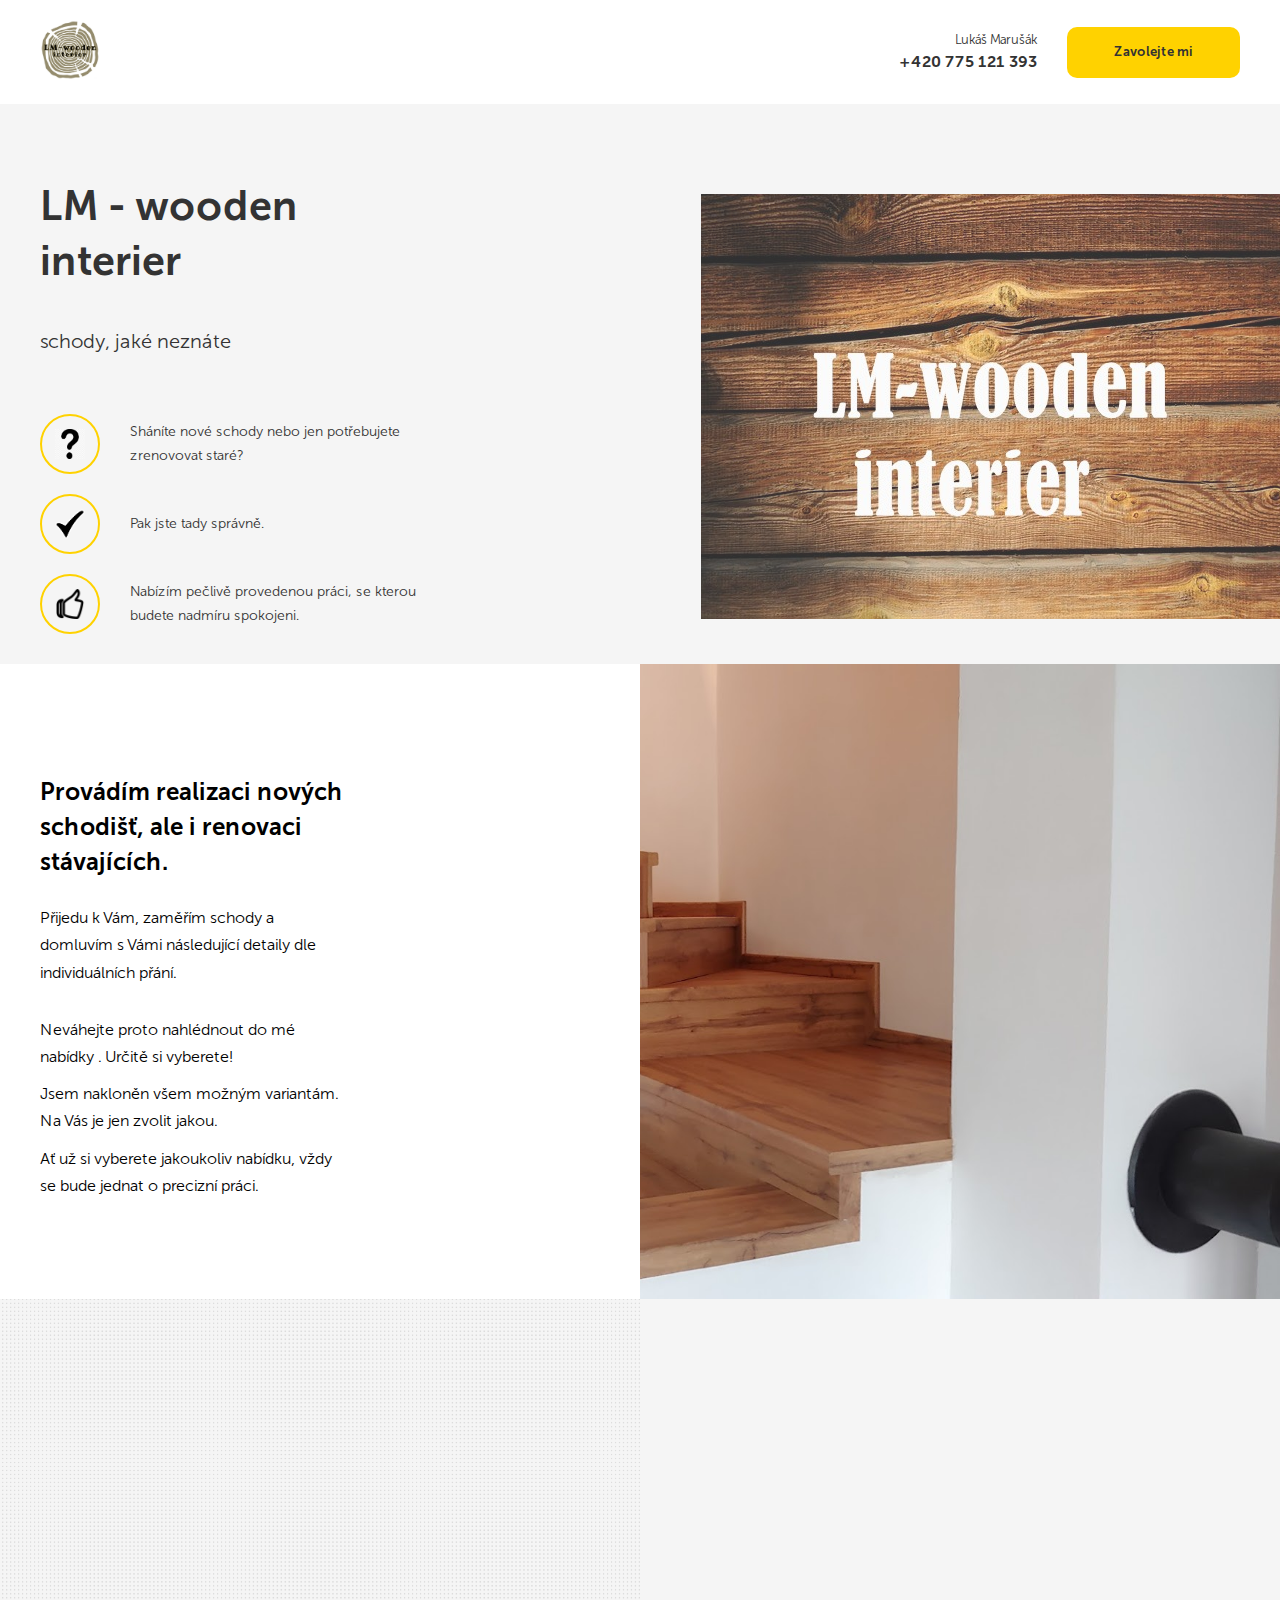
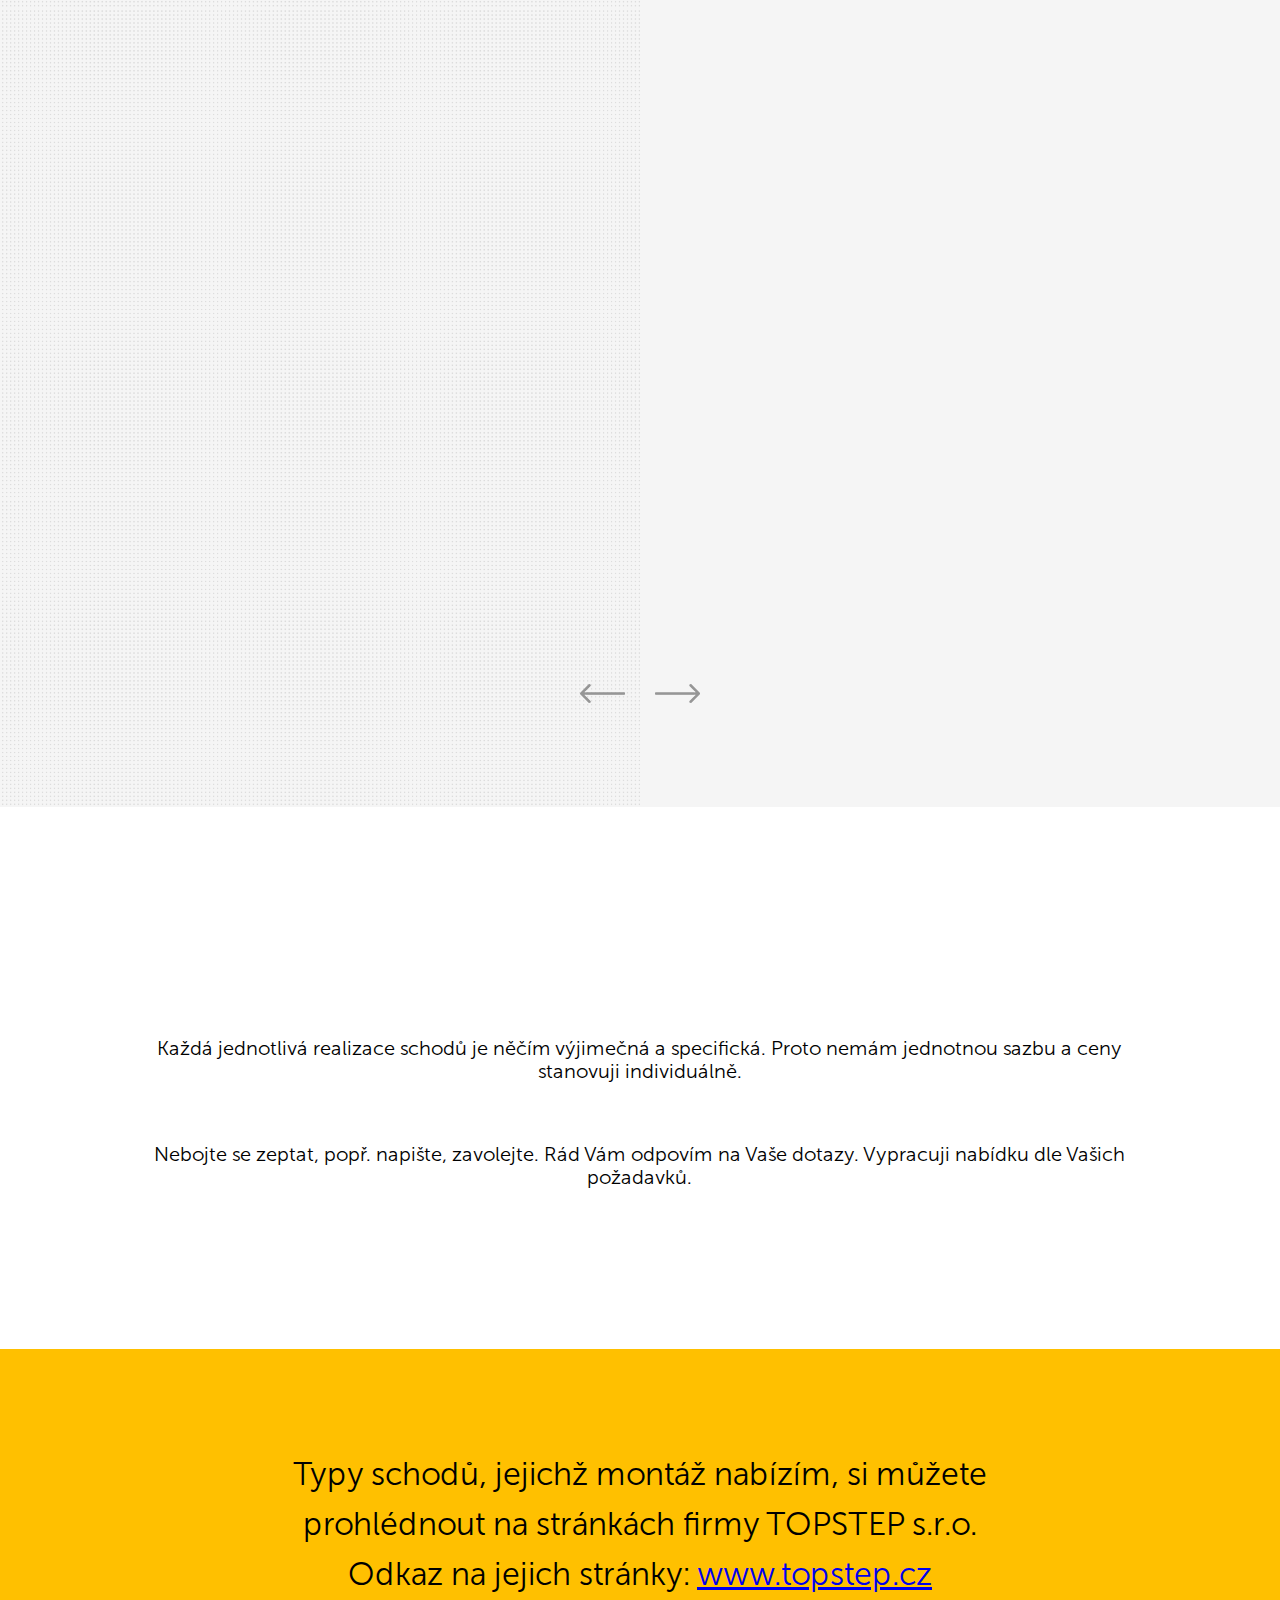
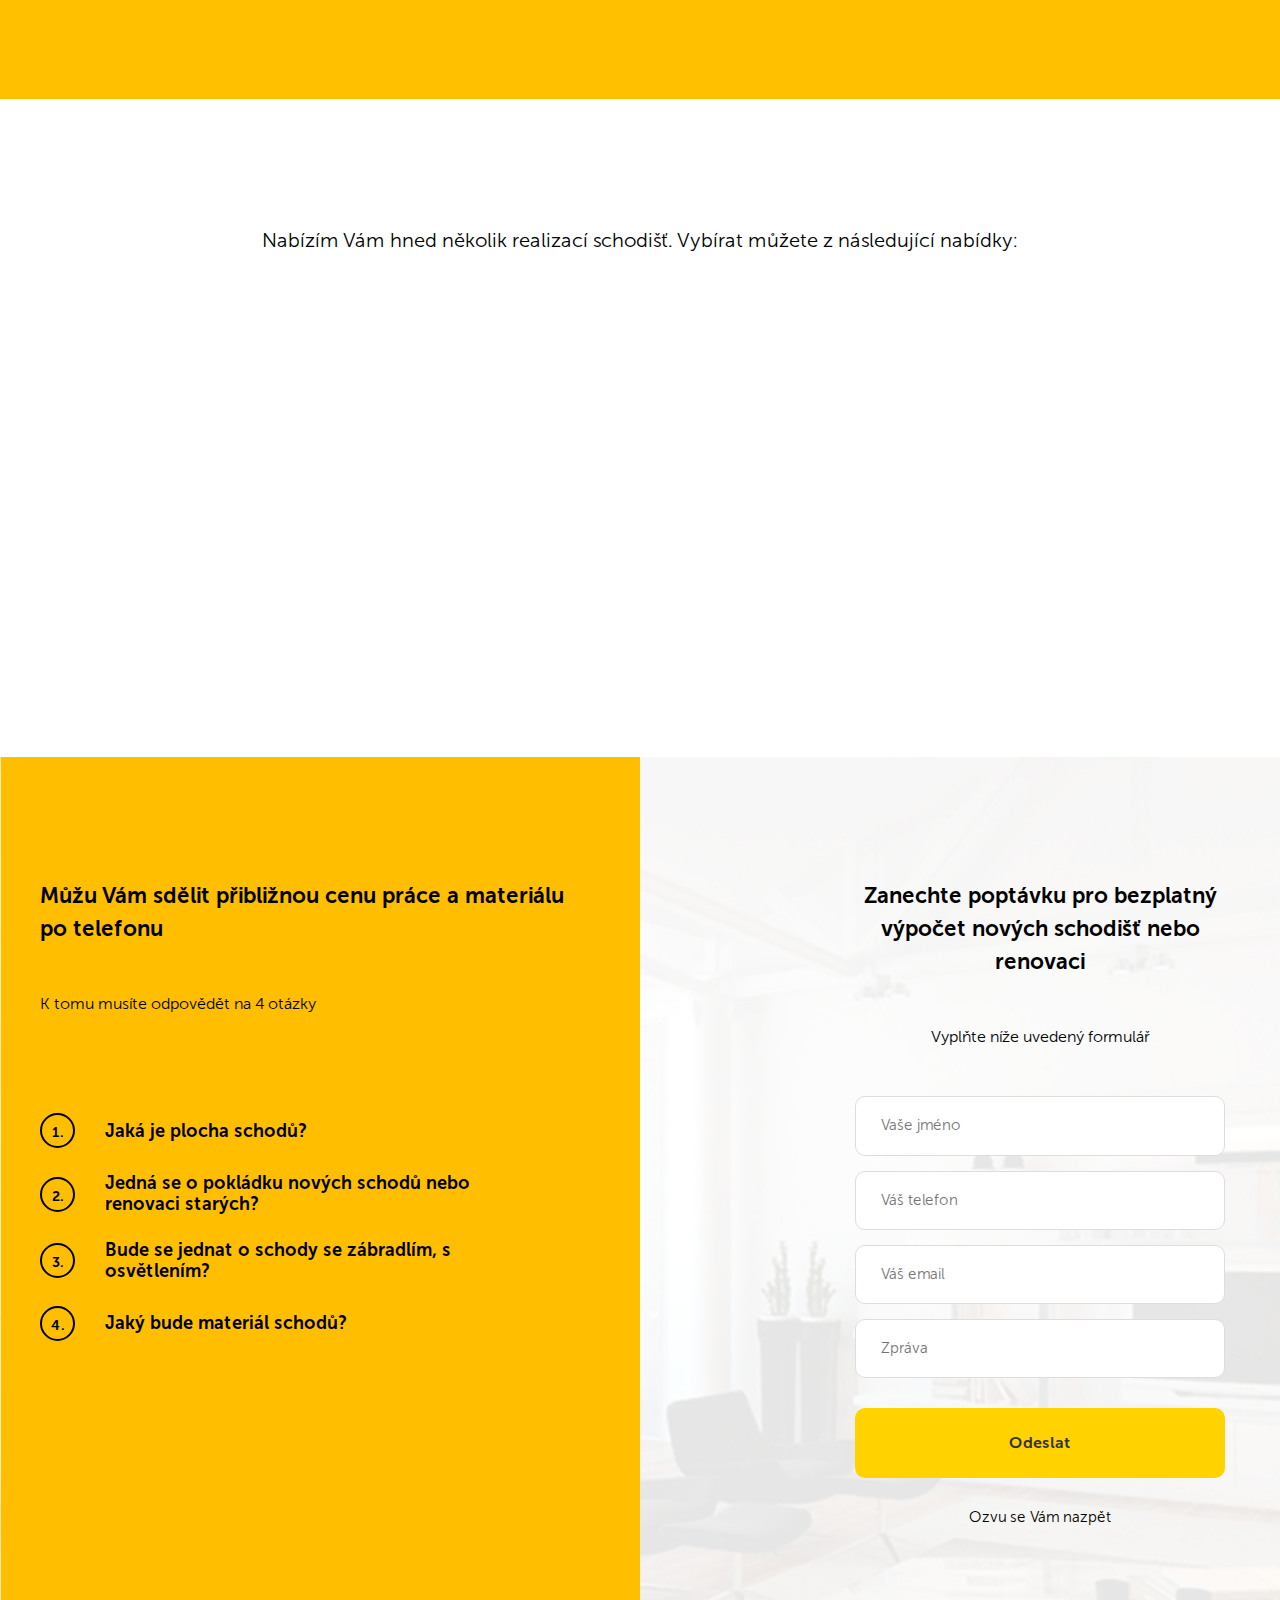
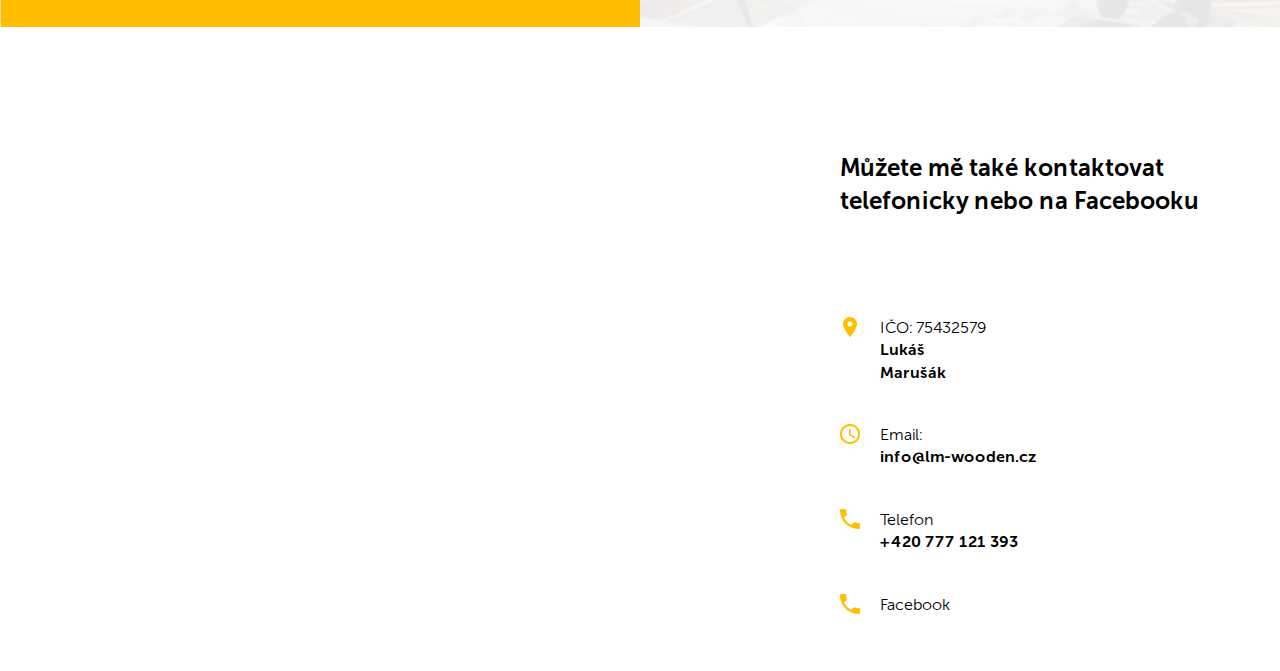
==== src/index.html @ e68511ca "first commit" ====
<!DOCTYPE html>
<html lang="cz">

<head>
    <meta charset="UTF-8">
    <meta http-equiv="X-UA-Compatible" content="IE=edge">
    <meta name="viewport" content="width=device-width, initial-scale=1.0">
    <title>HouseFix</title>
    <link rel="stylesheet" href="css/normalize.css">
    <link rel="stylesheet" href="css/slick.css">
    <link rel="stylesheet" href="css/animate.css">
    <link rel="stylesheet" href="css/style.css">
</head>

<body>

    <header class="header">
        <div class="container">
            <div class="header-block wow animate__animated animate__bounceInDown">
                <div class="header__logo">
                    <img src="img/logo1.png" alt="logo" width="60px" height="60px">
                </div>
                <div class="header__info">
                    <div class="header__contacts">
                        <span class="header__address">Lukáš Marušák</span>
                        <a href="tel:+420775121393" class="header__phone">+420 775 121 393</a>
                    </div>
                    <button class="button header__button" id="button">Zavolejte mi</button>
                </div>
            </div>
        </div>
        </div>
    </header>

    <main>
        <section class="main">
            <div class="container">
                <div class="main-block">
                    <div data-wow-delay=".4s" class="main-text  wow animate__animated animate__bounceInLeft">
                        <h1 class="main-text__title">LM - wooden interier</h1>
                        <span class="main-text__subtitle">schody, jaké neznáte</span>
                        <ul data-wow-delay=".6s" class="main-list wow animate__animated animate__bounceInLeft">
                            <li class="main-list__item ">
                                <div class="main-list__image">
                                    <img src="img/otaznik.png" alt="otaznik" width="30px" height="30px">
                                </div>
                                <span class="main-list__text">Sháníte nové schody nebo jen potřebujete zrenovovat staré? </span>
                            </li>
                            <li class="main-list__item">
                                <div class="main-list__image">
                                    <img src="img/ok.png" alt="OK" width="30px" height="30px">
                                </div>
                                <span class="main-list__text">Pak jste tady správně. </span>
                            </li>
                            <li class="main-list__item">
                                <div class="main-list__image">
                                    <img src="img/spoko.png" alt="spokojenost" width="30px" height="30px">
                                </div>
                                <span class="main-list__text">Nabízím pečlivě provedenou práci, se kterou budete nadmíru spokojeni.</span>
                            </li>

                        </ul>
                    </div>
                    <div data-wow-delay=".8s" class="main-image wow animate__animated animate__bounceInRight">
                        <img class="main-image__image" src="img/logo3.jpg" alt="rozpoložení bytu">
                    </div>
                </div>
            </div>
        </section>

        <section class="offer">
            <div class="container">

                <div data-wow-delay=".4s" class="offer-block wow animate__animated animate__bounceInLeft">
                    <h2 class="offer-title">Provádím realizaci nových schodišť, ale i renovaci stávajících.</h2>
                    <span class="offer-subtitle"> Přijedu k Vám, zaměřím schody a domluvím s Vámi následující detaily dle individuálních přání.</span>



                    <!--
                    <form action="#" class="form offer__form">
                        <input type="text" class="input offer__input" placeholder="Vaše jméno">
                        <input type="tel" class="input offer__input" placeholder="Váš telefon">
                        <button class="button offer__button">Získejte bezplatný design-projekt</button>
                    </form> -->
                    <span class="offer-subtitle offer__text">Neváhejte proto nahlédnout do mé nabídky . Určitě si vyberete!</span>
                    <span class="offer-subtitle offer__text">Jsem nakloněn všem možným variantám. Na Vás je jen zvolit jakou.</span>
                    <span class="offer-subtitle offer__text">Ať už si vyberete jakoukoliv nabídku, vždy se bude jednat o precizní práci.</span>
                </div>
            </div>
        </section>


        <section class="portfolio">
            <div class="container">
                <h2 data-wow-delay=".3s" class="section-title portfolio__title wow animate__animated animate__bounceIn">
                    Zde najdete ukázku mých realizací různých <br>variant schodišť, kterou mám v nabídce.
                </h2>

                <div data-wow-delay=".3s" class="slider wow animate__animated animate__bounceInUp">
                    <div class="slider__item"><img src="img/s1.jpg" alt="obrazek 1"></div>
                    <div class="slider__item"><img src="img/s2.jpg" alt="obrazek 2"></div>
                    <div class="slider__item"><img src="img/s3.jpg" alt="obrazek 3"></div>
                    <div class="slider__item"><img src="img/s4.jpg" alt="obrazek 4"></div>
                    <div class="slider__item"><img src="img/s5.jpg" alt="obrazek 5"></div>
                    <div class="slider__item"><img src="img/s6.jpg" alt="obrazek 6"></div>
                    <div class="slider__item"><img src="img/s7.jpg" alt="obrazek 7"></div>
                    <div class="slider__item"><img src="img/s8.jpg" alt="obrazek 8"></div>
                    <div class="slider__item"><img src="img/s9.jpg" alt="obrazek 9"></div>
                    <div class="slider__item"><img src="img/s10.jpg" alt="obrazek 10"></div>
                    <div class="slider__item"><img src="img/s11.jpg" alt="obrazek 11"></div>
                    <div class="slider__item"><img src="img/s12.jpg" alt="obrazek 12"></div>
                    <div class="slider__item"><img src="img/s13.jpg" alt="obrazek 13"></div>
                    <div class="slider__item"><img src="img/s14.jpg" alt="obrazek 14"></div>
                    <div class="slider__item"><img src="img/s15.jpg" alt="obrazek 15"></div>
                    <div class="slider__item"><img src="img/s16.jpg" alt="obrazek 16"></div>
                    <div class="slider__item"><img src="img/s17.jpg" alt="obrazek 17"></div>
                    <div class="slider__item"><img src="img/s18.jpg" alt="obrazek 18"></div>
                    <div class="slider__item"><img src="img/s19.jpg" alt="obrazek 19"></div>
                    <div class="slider__item"><img src="img/s20.jpg" alt="obrazek 20"></div>
                    <div class="slider__item"><img src="img/s21.jpg" alt="obrazek 21"></div>
                    <div class="slider__item"><img src="img/s22.jpg" alt="obrazek 22"></div>
                </div>

                <div class="arrows portfolio__arrows">
                    <div class="arrows__left">
                        <img src="img/left-arrow.png" alt="šipka vlevo">
                    </div>
                    <div class="arrows__right">
                        <img src="img/right-arrow.png" alt="šipka vpravo">
                    </div>
                </div>

            </div>
        </section>

        <section class="price">
            <div class="container">
                <h2 data-wow-delay=".3s" class="section-title price__title wow animate__animated animate__bounceInUp">Ceník služeb </h2>
                <span class="section-subtitle price__subtitle">Každá jednotlivá realizace schodů je něčím výjimečná a specifická. Proto nemám jednotnou sazbu a ceny stanovuji individuálně.</span>
                <span class="section-subtitle price__subtitle">Nebojte se zeptat, popř. napište, zavolejte. Rád Vám odpovím na Vaše dotazy. Vypracuji nabídku dle Vašich požadavků.</span>

                <!--
                <div class="cards">
                    <div data-wow-delay=".1s" class="card price__card wow animate__animated animate__fadeInUp">
                        <div class="card__image">
                            <img src="img/price1.png" alt="koupelna">
                            <div class="card__text">
                                <h4 class="card__title">
                                    Rekonstrukce koupelen a toalet
                                </h4>
                                <a href="#" class="card__link">
                                    Zjistit ceny
                                </a>
                            </div>
                        </div>
                    </div>
                    <div data-wow-delay=".2s" class="card price__card wow animate__animated animate__fadeInUp">
                        <div class="card__image">
                            <img src="img/price2.png" alt="obývací pokoj">
                            <div class="card__text">
                                <h4 class="card__title">
                                    Rekonstrukce pokojů a apartmánů
                                </h4>
                                <a href="#" class="card__link">
                                    Zjistit ceny
                                </a>
                            </div>
                        </div>
                    </div>

                    <div data-wow-delay=".3s" class="card price__card wow animate__animated animate__fadeInUp">
                        <div class="card__image">
                            <img src="img/price3.png" alt="kancelář">
                            <div class="card__text">
                                <h4 class="card__title">
                                    Výzdoba kancelářských prostorů
                                </h4>
                                <a href="#" class="card__link">
                                    Zjistit ceny
                                </a>
                            </div>
                        </div>
                    </div>

                    <div data-wow-delay=".4s" class="card price__card wow animate__animated animate__fadeInUp">
                        <div class="card__image">
                            <img src="img/price4.png" alt="pokoj">
                            <div class="card__text">
                                <h4 class="card__title">
                                    Rekonstrukce v nových budovách
                                </h4>
                                <a href="#" class="card__link">
                                    Zjistit ceny
                                </a>
                            </div>
                        </div>
                    </div>

                    <div data-wow-delay=".5s" class="card price__card wow animate__animated animate__fadeInUp">
                        <div class="card__image">
                            <img src="img/price5.png" alt="kuchyně">
                            <div class="card__text">
                                <h4 class="card__title">
                                    Renovace kuchyní
                                </h4>
                                <a href="#" class="card__link">
                                    Zjistit ceny
                                </a>
                            </div>
                        </div>
                    </div>

                    <div data-wow-delay=".6s" class="card price__card wow animate__animated animate__fadeInUp">
                        <div class="card__image">
                            <img src="img/price6.png" alt="chata">
                            <div class="card__text">
                                <h4 class="card__title">
                                    Opravy chat a chalup
                                </h4>
                                <a href="#" class="card__link">
                                    Zjistit ceny
                                </a>
                            </div>
                        </div>
                    </div>




                </div>
                -->
            </div>
        </section>

        <section class="notice">
            <div class="container">
                <h2 class="notice__text">
                    Typy schodů, jejichž montáž nabízím, si můžete prohlédnout na stránkách firmy TOPSTEP s.r.o.
                    Odkaz na jejich stránky: <a href="https://www.topstep.cz/" target="_blank" class="href"> www.topstep.cz</a>
                </h2>
            </div>
        </section>



        <section class="steps">
            <div class="container">
                <h2 data-wow-delay=".3s" class="section-title steps__title wow animate__animated animate__bounceInUp">
                    Typy schodišť
                </h2>
                <span class="section-subtitle steps__subtitle">Nabízím Vám hned několik realizací schodišť. Vybírat můžete z následující nabídky:
                </span>
                <div class="icons">
                    <div data-wow-delay=".2s" class="icon  wow animate__animated animate__fadeInLeft">
                        <div class="icon__image">
                            <span class="icon__text">
                                Vinylové schodiště
                            </span>
                            <img src="img/icon1.svg" alt="ikona1">
                        </div>
                        <span class="icon__text">
                            Zákazník má možnost dodat vlastní vinyl, popř. dodám já.
                        </span>
                    </div>
                    <div data-wow-delay=".4s" class="icon  wow animate__animated animate__fadeInLeft">
                        <div class="icon__image">
                            <span class="icon__text">
                                Laminátové schodiště
                            </span>
                            <img src="img/icon2.svg" alt="ikona2">
                        </div>
                        <span class="icon__text">
                            Dle vzorníku
                        </span>
                    </div>

                    <div data-wow-delay=".6s" class="icon  wow animate__animated animate__fadeInLeft">
                        <div class="icon__image ">
                            <span class="icon__text">
                                Masivní schodiště
                            </span>
                            <img src="img/icon3.svg" alt="ikona3">
                        </div>
                        <span class="icon__text">
                            Provádím i výrobu masivního schodiště. Jedná se o individuální výrobu na míru. Můžete vybírat masivní schody z dubové a bukové spárovky nebo dýhované podlahy.
                        </span>
                    </div>
                    <!--
                    <div data-wow-delay=".8s" class="icon  wow animate__animated animate__fadeInLeft">
                        <div class="icon__image">
                            <img src="img/icon4.svg" alt="ikona4">
                        </div>
                        <span class="icon__text">
                            Podepíšeme smlouvu a nakoupíme materiál za výhodnou cenu
                        </span>
                    </div>

                    <div data-wow-delay="1s" class="icon  wow animate__animated animate__fadeInLeft">
                        <div class="icon__image">
                            <img src="img/icon5.svg" alt="ikona5">
                        </div>
                        <span class="icon__text">
                            Provádíme opravy v uvedeném termínu
                        </span>
                    </div>
-->




                </div>

            </div>
        </section>



        <!--
        <section class="info">
            <div class="container">
                <div class="benefits info__block">
                    <div class="benefit">
                        <span class="benefit__text">Pomůžeme Vám zakoupit veškeré materiály za velkoobchodní ceny u prověřených dodavatelů</span>
                        <img class="benefit__image" src="img/benefit1.png" alt="benefit1">
                    </div>

                    <div class="benefit">
                        <span class="benefit__text">Uděláme <strong>maximální slevu</strong> u našich partnerů na nákup materiálů</span>
                        <img class="benefit__image" src="img/benefit2.png" alt="benefit2">
                    </div>

                    <div class="benefit">
                        <span class="benefit__text">Vše, co nedokážete najít v obchodech - pomůžeme objednat <strong> u prověřených dodavatelů </strong></span>
                        <img class="benefit__image" src="img/benefit3.png" alt="benefit3">
                    </div>
                </div>
                <div class="documents">
                    <h2 class="section-title documents__title">Všechny naše povinosti jsou <br>detailně popsané ve smlouvě</h2>
                    <div class="documents-block">
                        <div class="documents-block__item">
                            <div class="documents-block__image">
                                <img src="img/document1.png" alt="doc1">
                            </div>
                            <div class="documents-block__text">
                                Záruka kvality<br> provedené práce
                            </div>
                        </div>

                        <div class="documents-block__item">
                            <div class="documents-block__image">
                                <img src="img/document2.png" alt="doc2">
                            </div>
                            <div class="documents-block__text">
                                Záruka na fixované ceny <br>Druhy práce a jejich ceny <br>jsou popsané ve smlouvě
                            </div>
                        </div>

                        <div class="documents-block__item">
                            <div class="documents-block__image">
                                <img src="img/document3.png" alt="doc3">
                            </div>
                            <div class="documents-block__text">
                                Garance na přesné dodržení <br>termínů a zodpovědnosti <br>za nesplnění
                            </div>
                        </div>

                    </div>
                </div>

            </div>
        </section>
-->

        <section class="brief">
            <div class="container">
                <div class="brief-block">
                    <div class="interview brief__interview">
                        <h3 class="interview__title">
                            Můžu Vám sdělit přibližnou cenu práce a materiálu po telefonu </h3>
                        <span class="interview__subtitle"> K tomu musíte odpovědět na 4 otázky</span>

                        <ul class="interview-list">
                            <li class="interview-list__item">
                                <span class="interview-list__counter">1.</span>
                                <span class="interview-list__text">Jaká je plocha schodů?</span>
                            </li>

                            <li class="interview-list__item">
                                <span class="interview-list__counter">2.</span>
                                <span class="interview-list__text">Jedná se o pokládku nových schodů nebo renovaci starých?</span>
                            </li>

                            <li class="interview-list__item">
                                <span class="interview-list__counter">3.</span>
                                <span class="interview-list__text">Bude se jednat o schody se zábradlím, s osvětlením?</span>
                            </li>

                            <li class="interview-list__item">
                                <span class="interview-list__counter">4.</span>
                                <span class="interview-list__text">Jaký bude materiál schodů?</span>
                            </li>

                        </ul>
                    </div>
                    <div class="form brief__form">

                        <h3 class="form__title">Zanechte poptávku pro bezplatný výpočet nových schodišť nebo renovaci</h3>
                        <span class="form__subtitle">Vyplňte níže uvedený formulář</span>
                        <form action="#" class="form" id="brief-form">
                            <input type="text" name="username" class="input brief__input" placeholder="Vaše jméno">
                            <input type="text" name="phone" class="input brief__input" placeholder="Váš telefon">
                            <input type="email" name="email" class="input brief__input" placeholder="Váš email">
                            <input type="email" name="message" class="input brief__input" placeholder="Zpráva">
                            <button class="button brief__button">Odeslat </button>
                            <span class="form__description">Ozvu se Vám nazpět</span>
                        </form>
                    </div>
                </div>
            </div>
        </section>


    </main>


    <footer class="footer">
        <div class="map" id="map"><iframe src="https://www.google.com/maps/embed?pb=!1m18!1m12!1m3!1d2560.055047575022!2d14.449992115368614!3d50.085256221492635!2m3!1f0!2f0!3f0!3m2!1i1024!2i768!4f13.1!3m3!1m2!1s0x470b949f25f1ac71%3A0xe150818060283f9b!2zxaB0w610bsOpaG8gMjg1LCAxMzAgMDAgUHJhaGEgMy3FvWnFvmtvdg!5e0!3m2!1scs!2scz!4v1659113405281!5m2!1scs!2scz" width="100%" height="640" style="border:0;" allowfullscreen="" loading="lazy" referrerpolicy="no-referrer-when-downgrade"></iframe></div>
        <div class="container">
            <div class="contacts-block">
                <div class="contacts">
                    <h3 class="contacts__title"> Můžete mě také kontaktovat telefonicky nebo na Facebooku</h3>
                    <ul class="contacts-list">
                        <li class="contacts-list__item">
                            <span class="contacts-list__icon">
                                <img src="img/ic1.png" alt="mapa">
                            </span>
                            <span class="contacts-list__text">IČO: 75432579 <br><strong>Lukáš <br> Marušák</strong></span>
                        </li>

                        <li class="contacts-list__item">
                            <span class="contacts-list__icon">
                                <img src="img/ic2.png" alt="čas">
                            </span>
                            <span class="contacts-list__text">Email: <br> <strong> info@lm-wooden.cz</strong></span>
                        </li>

                        <li class="contacts-list__item">
                            <span class="contacts-list__icon">
                                <img src="img/ic3.png" alt="telefon">
                            </span>
                            <span class="contacts-list__text">Telefon <br> <strong><a href="tel:+420775121393">+420 777 121 393</a></strong></span>
                        </li>
                        <li class="contacts-list__item">
                            <span class="contacts-list__icon">
                                <img src="img/ic3.png" alt="telefon">
                            </span>
                            <span class="contacts-list__text">Facebook <br> <strong></strong></span>
                        </li>
                    </ul>
                </div>
            </div>
        </div>

    </footer>


    <div class="modal" id="modal">
        <div class="modal-dialog">
            <button class="modal-dialog__close" id="close">&times;</button>
            <h4 class="modal-dialog__title">Modální okno</h4>
        </div>
    </div>


    <script src="https://code.jquery.com/jquery-3.6.0.min.js"></script>
    <script src="js/slick.min.js"></script>
    <script src="js/wow.min.js"></script>
    <script src="js/jquery.validate.min.js"></script>
    <script src="js/main.js"></script>

</body>

</html>
---- src/css/style.css ----
@font-face {
  font-family: "Museo Sans Light";
  src: url("../fonts/MuseoSansCyrl-300.eot");
  src: url("../fonts/MuseoSansCyrl-300.eot?#iefix") format("embedded-opentype"), url("../fonts/MuseoSansCyrl-300.woff") format("woff"), url("../fonts/MuseoSansCyrl-300.ttf") format("truetype");
  font-weight: normal;
  font-style: normal;
}
@font-face {
  font-family: "Museo Sans Bold";
  src: url("../fonts/MuseoSansCyrl-700.eot");
  src: url("../fonts/MuseoSansCyrl-700.eot?#iefix") format("embedded-opentype"), url("../fonts/MuseoSansCyrl-700.woff") format("woff"), url("../fonts/MuseoSansCyrl-700.ttf") format("truetype");
  font-weight: normal;
  font-style: normal;
}
* {
  box-sizing: border-box;
}

body {
  font-family: "Museo Sans Light", sans serif;
  font-weight: 300;
}

.container {
  max-width: 1200px;
  width: 96%;
  margin: auto;
}
@media (max-width: 640px) {
  .container {
    width: 90%;
  }
}

.button {
  background-color: #ffd200;
  color: #333;
  border: none;
  font-family: "Museo Sans Bold", sans serif;
  font-weight: 700;
  cursor: pointer;
  padding: 18px 47px;
  border-radius: 10px;
}
.button:hover {
  background-color: #ffe466;
}

.input {
  border: 1px solid #dddddd;
  padding: 20px 25px;
  border-radius: 10px;
  font-size: 15px;
}

.section-title {
  font-size: 30px;
  text-align: center;
  font-family: "Museo Sans Bold", sans serif;
  font-weight: 700;
  line-height: 45px;
}

.section-subtitle {
  color: #000;
  font-size: 20px;
  text-align: center;
  display: block;
}

.header {
  padding: 20px 0px;
}
.header-block {
  display: flex;
  justify-content: space-between;
  align-items: center;
}
.header__info {
  display: flex;
  text-align: right;
}
.header__contacts {
  display: flex;
  flex-direction: column;
  justify-content: center;
}
@media (max-width: 640px) {
  .header__contacts {
    display: none;
  }
}
.header__address {
  color: #333;
  font-size: 13px;
  font-weight: 400;
}
.header__phone {
  color: #333;
  font-weight: 400;
  font-style: 20px;
  text-decoration: none;
  display: block;
  margin-top: 5px;
  font-family: "Museo Sans Bold", sans serif;
  font-weight: 700;
}
.header__button {
  padding: 18px 47px;
  border-radius: 10px;
  margin-left: 30px;
  font-size: 13px;
}

.main {
  background-color: #f5f5f5;
}
.main-block {
  display: flex;
  padding: 30px 0 30px 0;
}
@media (max-width: 1200px) {
  .main-block {
    flex-direction: column;
  }
}
.main-text {
  flex-basis: 50%;
}
@media (max-width: 1200px) {
  .main-text {
    margin-bottom: 30px;
  }
}
.main-text__title {
  font-size: 41px;
  color: #333;
  padding-right: 200px;
  line-height: 55px;
  font-family: "Museo Sans Bold", sans serif;
  font-weight: 700;
  margin: 45px 0px 20px 0px;
}
@media (max-width: 1200px) {
  .main-text__title {
    padding-right: 10px;
  }
}
@media (max-width: 768px) {
  .main-text__title {
    line-height: 1.4;
  }
}
.main-text__subtitle {
  font-size: 20px;
  color: #333;
  line-height: 65px;
}
@media (max-width: 768px) {
  .main-text__subtitle {
    font-size: 16px;
    line-height: 1.4;
  }
}
.main-image {
  padding: 0px 20px;
  margin-right: -55px;
  flex-basis: 70%;
}
@media (max-width: 1200px) {
  .main-image {
    max-width: 100%;
    padding: 0;
    margin: 0;
  }
}
.main-image__image {
  opacity: 0.8;
  max-width: 100%;
  margin: 60px 0 0 120px;
}
@media (max-width: 1200px) {
  .main-image__image {
    max-width: 100%;
    margin: 20px 0;
  }
}
.main-list {
  margin: 40px 0 0 0;
  padding: 0 0 0 0;
}
@media (max-width: 768px) {
  .main-list {
    margin: 20px 0 0 0;
  }
}
.main-list__text {
  line-height: 24px;
  font-size: 14px;
  color: #333;
  max-width: 300px;
}
@media (max-width: 768px) {
  .main-list__text {
    font-size: 12px;
    max-width: 200px;
  }
}
.main-list__item {
  display: flex;
  align-items: center;
  margin-bottom: 20px;
}
.main-list__item:last-child {
  margin-bottom: 0;
}
@media (max-width: 768px) {
  .main-list__item {
    margin-bottom: 15px;
  }
}
.main-list__image {
  width: 60px;
  height: 60px;
  border: 2px solid #ffd200;
  border-radius: 100%;
  margin-right: 30px;
  display: flex;
  justify-content: center;
  align-items: center;
}

.offer {
  padding: 90px 0;
  background: url("../img/20210723_122940.jpg") no-repeat;
  background-position: center right;
  background-size: contain;
  position: relative;
  background-opacity: 0.5;
}
@media (max-width: 1200px) {
  .offer {
    background-size: cover;
    background-position: center left;
  }
}
@media (max-width: 768px) {
  .offer {
    background: #fff;
  }
}
.offer:before {
  content: "";
  top: 0;
  width: 50%;
  height: 100%;
  left: 0;
  background-color: #fff;
  position: absolute;
}
.offer-block {
  width: 50%;
  padding-right: 90px;
  position: relative;
}
@media (max-width: 768px) {
  .offer-block {
    width: 100%;
    padding-right: 0;
  }
}
.offer-title {
  font-size: 24px;
  line-height: 35px;
  font-family: "Museo Sans Bold", sans serif;
  font-weight: 700;
  max-width: 350px;
  margin-bottom: 25px;
}
.offer-subtitle {
  display: block;
  font-size: 16px;
  max-width: 300px;
  margin-bottom: 30px;
  line-height: 1.7;
}
.offer__input {
  margin-bottom: 30px;
  width: 245px;
}
.offer__input:first-child {
  margin-right: 12px;
}
@media (max-width: 1200px) {
  .offer__input {
    width: 100%;
    margin-bottom: 15px;
  }
}
.offer__button {
  width: 100%;
  min-height: 70px;
  margin: 0 0 10px 0;
}
@media (max-width: 1200px) {
  .offer__button {
    font-size: 13px;
  }
}
@media (max-width: 768px) {
  .offer__button {
    font-size: 16px;
  }
}
.offer__text {
  line-height: 1.7;
  width: 100%;
  display: block;
  margin-bottom: 20px;
}
@media (min-width: 1200px) {
  .offer__text {
    width: 300px;
    display: block;
    margin-bottom: 10px;
  }
}

.modal {
  position: fixed;
  left: 0;
  top: 0;
  width: 100%;
  height: 100%;
  background-color: rgba(0, 0, 0, 0.5);
  display: flex;
  display: none;
}
.modal_active {
  display: flex;
}
.modal-dialog {
  margin: auto;
  max-width: 450px;
  width: 90%;
  min-height: 200px;
  background-color: #fff;
  padding: 40px;
  position: relative;
}
.modal-dialog__close {
  position: absolute;
  right: 0;
  top: 0;
}

.portfolio {
  padding: 100px 0;
  background: #f5f5f5 url("../img/portfolio-bg.png") left repeat-y;
  background-size: 50%;
}
.portfolio__title {
  margin-bottom: 100px;
  color: #333;
}
.portfolio__arrows {
  max-width: 120px;
  display: flex;
  justify-content: center;
  margin: auto;
  margin-top: 70px;
}

.arrows__left, .arrows__right {
  cursor: pointer;
}

.arrows__left img {
  margin-right: 30px;
}

.slider__item img {
  width: 390px;
  height: 600px;
  margin: auto;
}

.price {
  padding: 100px;
}
.price__title {
  margin-bottom: 60px;
}
.price__subtitle {
  margin-bottom: 60px;
}
.price__card {
  margin-bottom: 30px;
}

.cards {
  display: flex;
  flex-wrap: wrap;
  justify-content: space-between;
}
@media (max-width: 900px) {
  .cards {
    justify-content: center;
  }
}
@media (max-width: 1400px) {
  .cards {
    justify-content: space-around;
  }
}

.card {
  text-align: center;
  border: 1px solid #e8e8e8;
  transition: 0.2s;
}
.card:hover {
  box-shadow: 0 20px 25px rgba(0, 0, 0, 0.1);
}
.card:hover .card__image::before {
  opacity: 1;
}
.card__text {
  padding: 40px;
}
.card__title {
  margin-top: 0;
  font-size: 18px;
  color: #000;
  margin-bottom: 30px;
}
.card__image {
  position: relative;
}
.card__image::before {
  content: "";
  position: absolute;
  left: 0;
  top: 0;
  width: 100%;
  height: 280px;
  background: linear-gradient(to top, #ffe46a 0%, rgba(255, 255, 255, 0) 100%);
  opacity: 0;
  transition: 0.2s;
}
.card__image img {
  display: block;
  width: 380px;
  height: 280px;
}
.card__link {
  display: inline-block;
  font-family: "Museo Sans Bold", sans serif;
  font-weight: 700;
  text-decoration: none;
  color: #333;
  font-size: 16px;
  position: relative;
}
.card__link:hover::after {
  height: 13px;
}
.card__link::after {
  content: "";
  display: block;
  position: absolute;
  bottom: -4px;
  left: 0;
  width: 100%;
  height: 3px;
  background-color: #ffd200;
  z-index: -1;
  transition: 0.2s;
}

.steps {
  padding-bottom: 120px;
}
.steps__title {
  margin-bottom: 60px;
}
.steps__subtitle {
  margin-bottom: 75px;
}

.icons {
  display: flex;
  justify-content: space-between;
}
@media (max-width: 900px) {
  .icons {
    display: block;
  }
}

.icon {
  text-align: center;
  position: relative;
}
.icon:last-child::after {
  display: none;
}
.icon::after {
  content: "";
  position: absolute;
  display: block;
  width: 72px;
  height: 25px;
  background-image: url("../img/icon-arrow.png");
  top: -10px;
  right: -95px;
}
@media (max-width: 900px) {
  .icon::after {
    display: none;
  }
}
@media (max-width: 1200px) {
  .icon::after {
    right: -70px;
  }
}
.icon__image {
  width: 100px;
  height: 100px;
  margin: auto;
  border: 3px solid #ffd200;
  background-color: #fff;
  border-radius: 100px;
  justify-content: center;
  align-items: center;
  display: flex;
  margin-bottom: 30px;
}
@media (max-width: 768px) {
  .icon__image {
    margin-bottom: 20px;
  }
}
.icon__image img {
  width: 30px;
  height: 30px;
  display: inline-block;
}
.icon__text {
  display: inline-block;
  max-width: 140px;
  font-size: 14px;
  line-height: 20px;
}
@media (max-width: 768px) {
  .icon__text {
    max-width: 200px;
    margin-bottom: 20px;
  }
}

.notice {
  background-color: #ffc000;
  padding: 100px 0;
}
.notice__text {
  max-width: 750px;
  text-align: center;
  font-size: 32px;
  margin: auto;
  line-height: 50px;
  font-weight: 300;
}
@media (max-width: 900px) {
  .notice__text {
    font-size: 25px;
    line-height: 25px;
  }
}

.info {
  padding: 100px;
}
.info__block {
  margin-bottom: 150px;
}
@media (max-width: 1400px) {
  .info__block {
    margin-bottom: 20px;
  }
}

.benefits {
  display: flex;
  justify-content: space-between;
}
@media (max-width: 1200px) {
  .benefits {
    display: inline-flex;
    justify-content: center;
  }
}
@media (max-width: 1400px) {
  .benefits {
    justify-content: space-around;
    flex-wrap: wrap;
  }
}

.benefit {
  background-color: #f7f7f7;
  height: 410px;
  display: flex;
  flex-direction: column;
  justify-content: space-between;
  max-width: 370px;
  position: relative;
}
@media (max-width: 1400px) {
  .benefit {
    margin-bottom: 30px;
  }
}
.benefit__image {
  position: absolute;
  width: 370px;
  height: 410px;
  bottom: 0;
  left: 0;
  z-index: 0;
}
@media (max-width: 900px) {
  .benefit__image {
    width: 100%;
    height: 100%;
  }
}
.benefit__text {
  margin: 26px 100px 0 26px;
  font-size: 16px;
  line-height: 23px;
  z-index: 1;
}
.benefit__text strong {
  font-family: "Museo Sans Bold", sans serif;
  font-weight: 700;
}

.documents__title {
  margin-bottom: 100px;
}

.documents-block {
  display: flex;
  justify-content: space-between;
}
@media (max-width: 1200px) {
  .documents-block {
    display: block;
  }
}
.documents-block__item {
  margin-bottom: 30px;
}
.documents-block__text {
  text-align: center;
  margin-top: 40px;
  line-height: 24px;
  font-size: 18px;
}
@media (max-width: 1200px) {
  .documents-block__image {
    display: flex;
    justify-content: center;
    align-items: center;
    margin: auto;
  }
}
.documents-block__image img {
  height: 400px;
  width: 300px;
}

.brief {
  background-image: url("../img/brief-color-bg.png"), url("../img/brief-bg.jpg");
  background-position: left center, center right;
  background-size: 50%, cover;
  background-repeat: repeat-y, no-repeat;
  padding: 100px 0;
}
@media (max-width: 768px) {
  .brief {
    background-image: url("../img/brief-color-bg.png"), url("../img/brief-bg.jpg");
    background-position: top center, center bottom;
    background-size: 100% 50%, cover;
    background-repeat: repeat-x, no-repeat;
    padding: 50px 0;
  }
}
.brief-block {
  display: flex;
}
@media (max-width: 768px) {
  .brief-block {
    flex-direction: column;
  }
}
.brief__interview {
  flex-basis: 50%;
}
.brief__form {
  flex-basis: 50%;
  padding-left: 200px;
  text-align: center;
}
@media (max-width: 1200px) {
  .brief__form {
    padding-left: 30px;
  }
}
@media (max-width: 768px) {
  .brief__form {
    padding-left: 0;
  }
}
.brief__input {
  width: 100%;
  max-width: 370px;
  margin-bottom: 15px;
}
.brief__button {
  width: 100%;
  max-width: 370px;
  display: block;
  height: 70px;
  margin: 15px auto 30px auto;
}

.interview {
  padding-right: 70px;
}
@media (max-width: 1200px) {
  .interview {
    padding-right: 30px;
  }
}
.interview__title {
  font-family: "Museo Sans Bold", sans serif;
  font-weight: 700;
  font-size: 22px;
  line-height: 33px;
  margin-bottom: 50px;
}
@media (max-width: 1200px) {
  .interview__title {
    font-size: 18px;
    margin-bottom: 40px;
  }
}
.interview__subtitle {
  font-size: 16px;
  margin-bottom: 100px;
  display: block;
}
@media (max-width: 1200px) {
  .interview__subtitle {
    font-size: 14px;
    margin-bottom: 30px;
  }
}
.interview-list {
  list-style-type: none;
  padding: 0;
}
.interview-list__item {
  display: flex;
  align-items: center;
  margin-bottom: 25px;
  font-family: "Museo Sans Bold", sans serif;
  font-weight: 700;
}
.interview-list__counter {
  height: 35px;
  width: 35px;
  border: 2px solid #000;
  display: inline-block;
  text-align: center;
  line-height: 35px;
  border-radius: 50px;
  margin-right: 30px;
  font-size: 14px;
}
@media (max-width: 1200px) {
  .interview-list__counter {
    margin-right: 20px;
  }
}
.interview-list__text {
  max-width: 400px;
  font-size: 18px;
}
@media (max-width: 1200px) {
  .interview-list__text {
    font-size: 14px;
    max-width: 300px;
  }
}

.form__title {
  font-family: "Museo Sans Bold", sans serif;
  font-weight: 700;
  font-size: 22px;
  line-height: 33px;
  margin-bottom: 50px;
}
@media (max-width: 1200px) {
  .form__title {
    font-size: 18px;
    margin-bottom: 40px;
  }
}
@media (max-width: 768px) {
  .form__title {
    margin-top: 150px;
  }
}
.form__subtitle {
  font-size: 16px;
  margin-bottom: 50px;
  display: block;
}
@media (max-width: 1200px) {
  .form__subtitle {
    font-size: 14px;
    margin-bottom: 40px;
  }
}
.form__description {
  font-size: 15px;
}

.error {
  border: 2px solid red;
  background: rgba(255, 142, 142, 0.7137254902);
}

.footer {
  position: relative;
}
@media (max-width: 900px) {
  .footer {
    display: flex;
    flex-direction: column-reverse;
  }
}

.map {
  width: 50%;
  position: absolute;
  left: 0;
  top: 0;
}
@media (max-width: 900px) {
  .map {
    width: 100%;
    position: relative;
  }
}

.contacts {
  flex-basis: 50%;
  padding-top: 100px;
  padding-left: 200px;
}
@media (max-width: 900px) {
  .contacts {
    padding-left: 40px;
    flex-basis: 100%;
  }
}
@media (max-width: 1200px) {
  .contacts {
    padding-left: 100px;
  }
}
.contacts__title {
  font-family: "Museo Sans Bold", sans serif;
  font-weight: 700;
  font-size: 24px;
  line-height: 33px;
  margin-bottom: 100px;
}
.contacts-block {
  display: flex;
  justify-content: flex-end;
}
.contacts-list {
  padding: 0;
  list-style-type: none;
}
.contacts-list__item {
  display: flex;
  align-items: flex-start;
  margin-bottom: 40px;
}
.contacts-list__item strong {
  font-family: "Museo Sans Bold", sans serif;
  font-weight: 700;
}
.contacts-list__icon {
  width: 20px;
  height: 20px;
  line-height: 20px;
  text-align: center;
  margin-right: 20px;
}
.contacts-list__text {
  line-height: 1.4;
}
.contacts-list__text a {
  color: #000;
  text-decoration: none;
}
.contacts-list__text a:hover {
  text-decoration: underline;
}/*# sourceMappingURL=style.css.map */
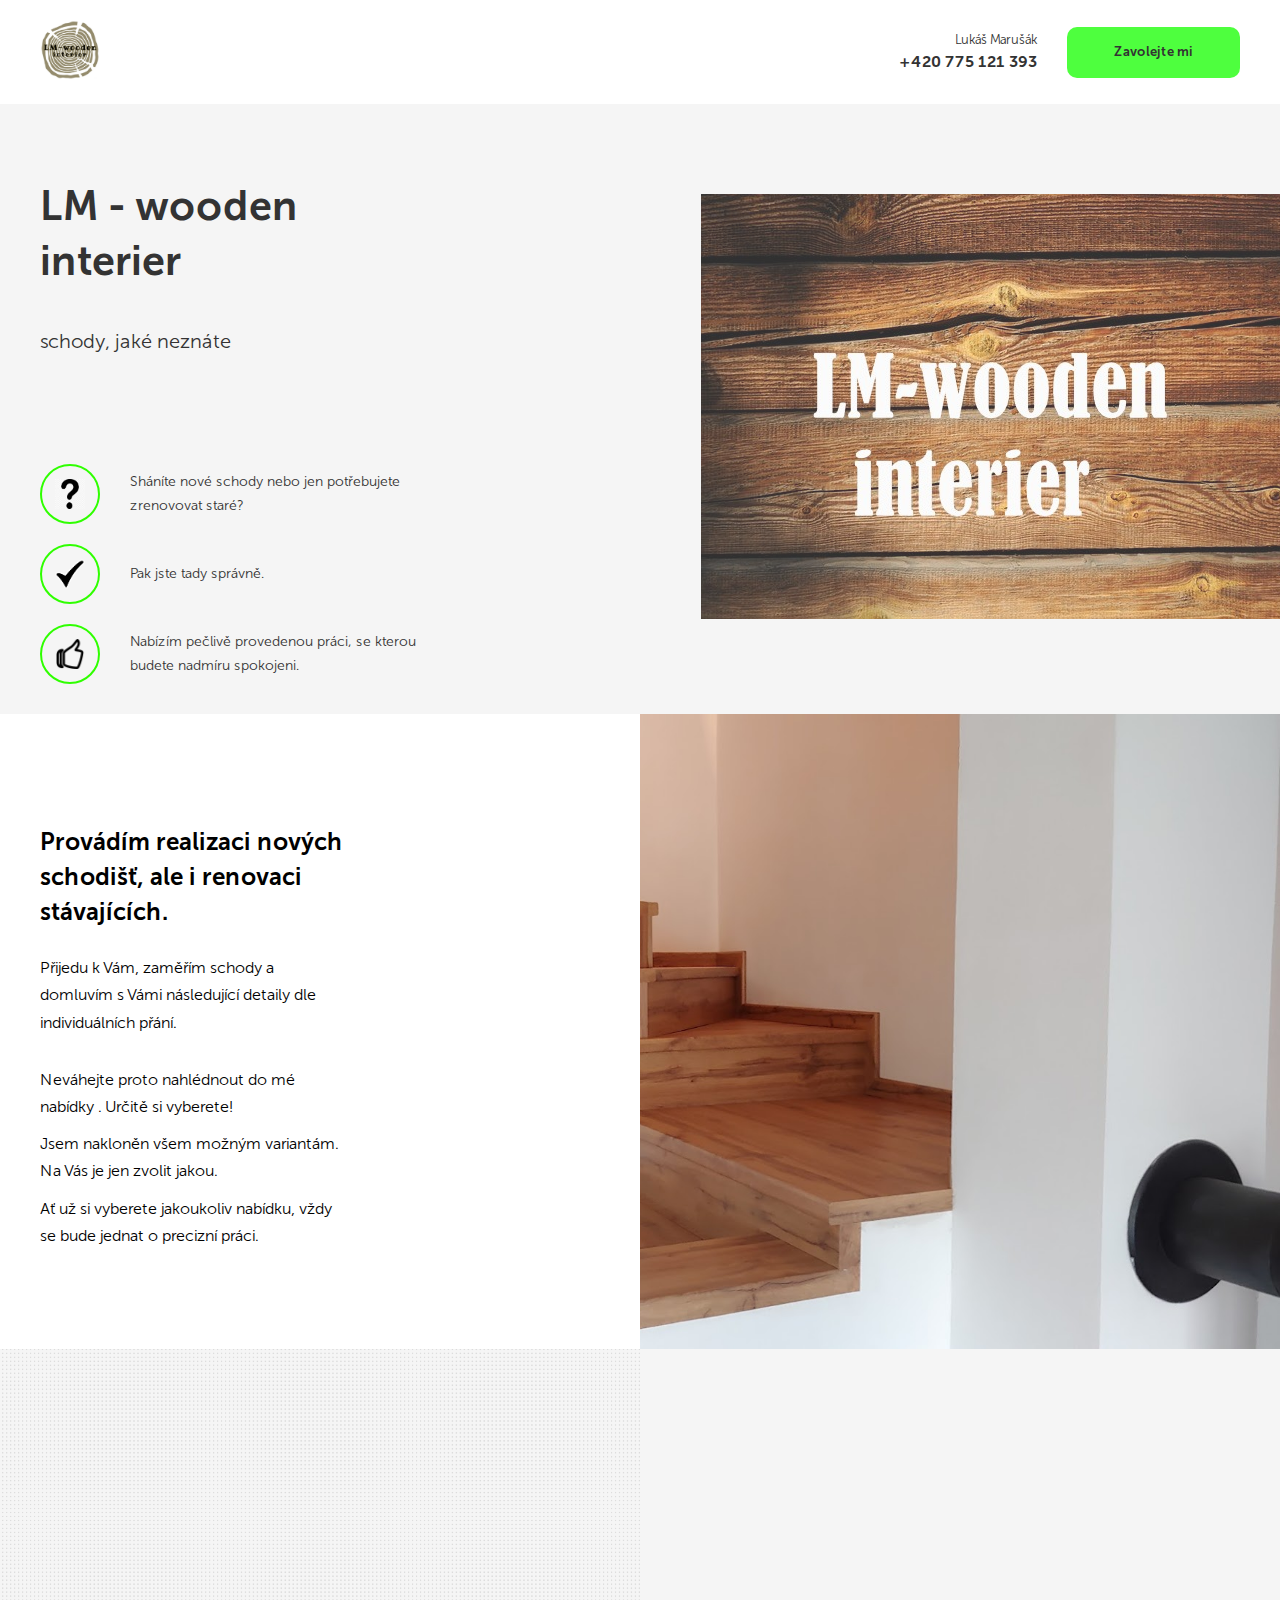
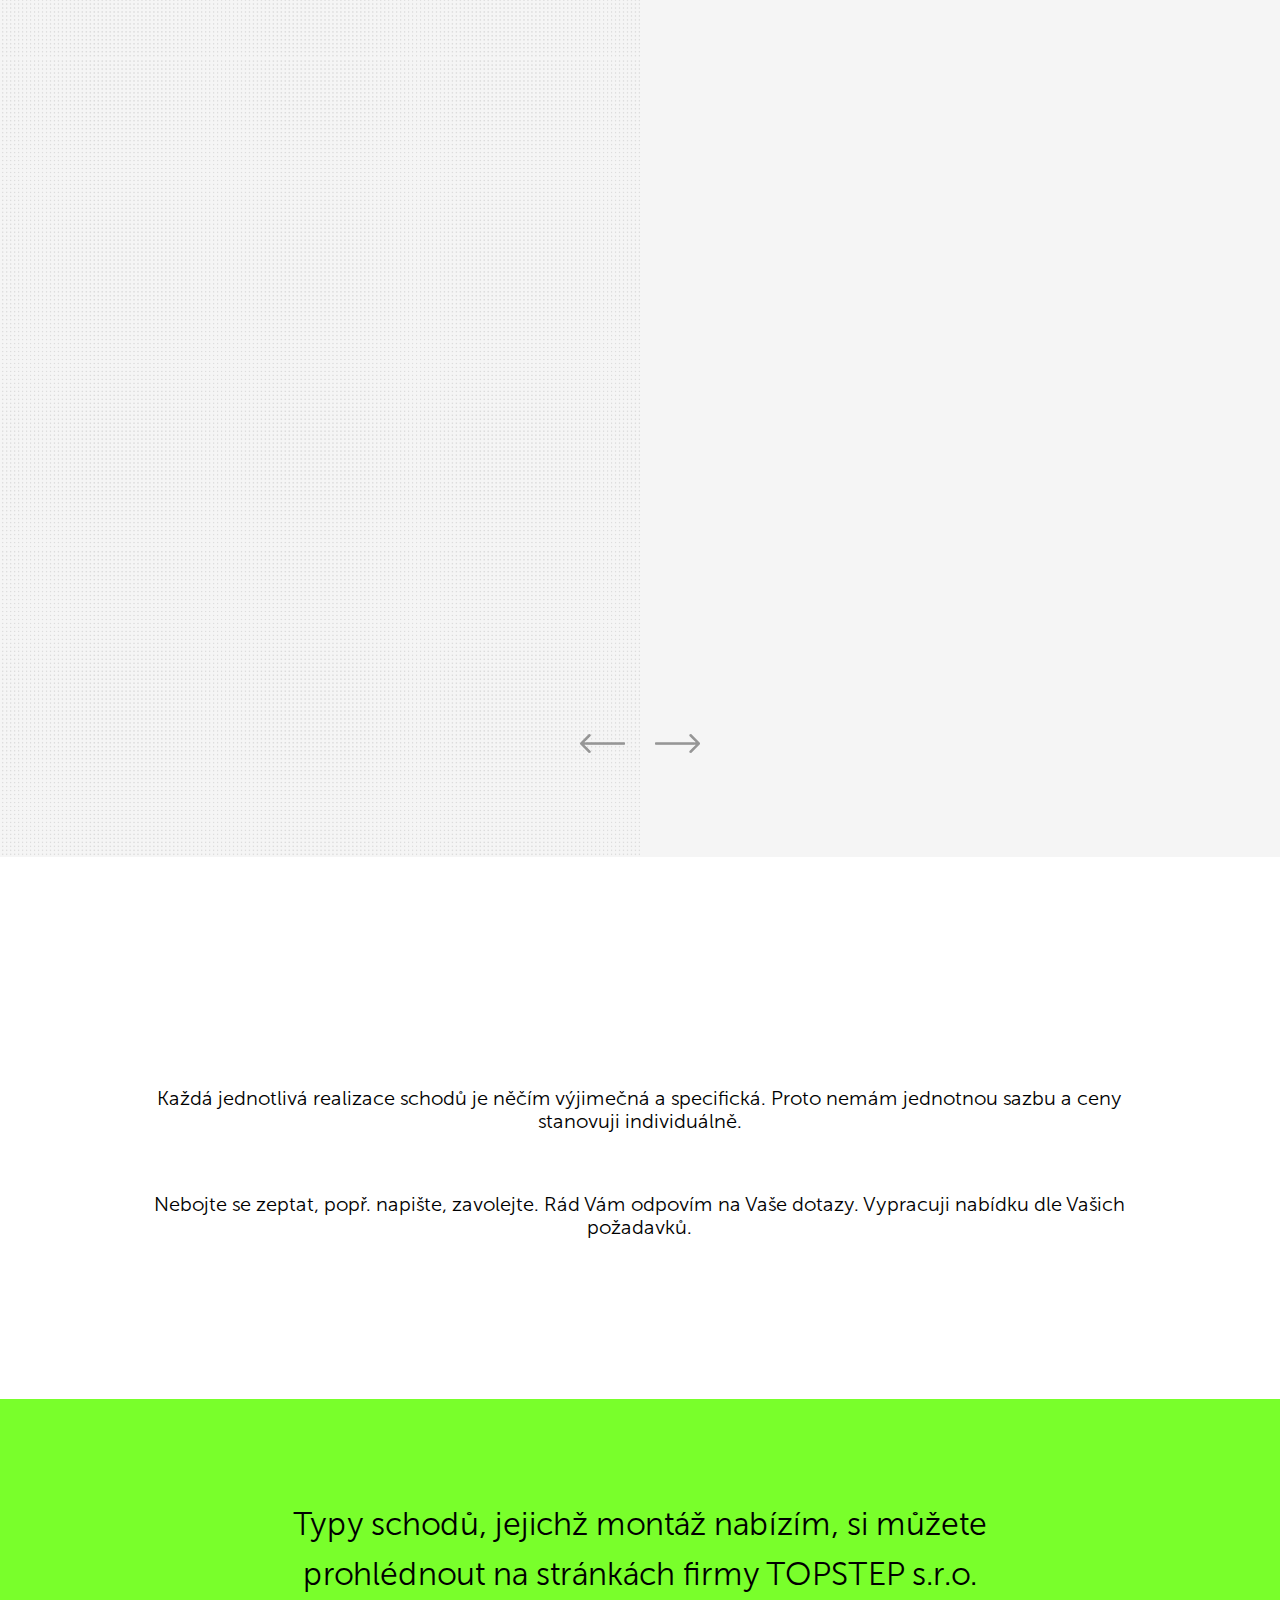
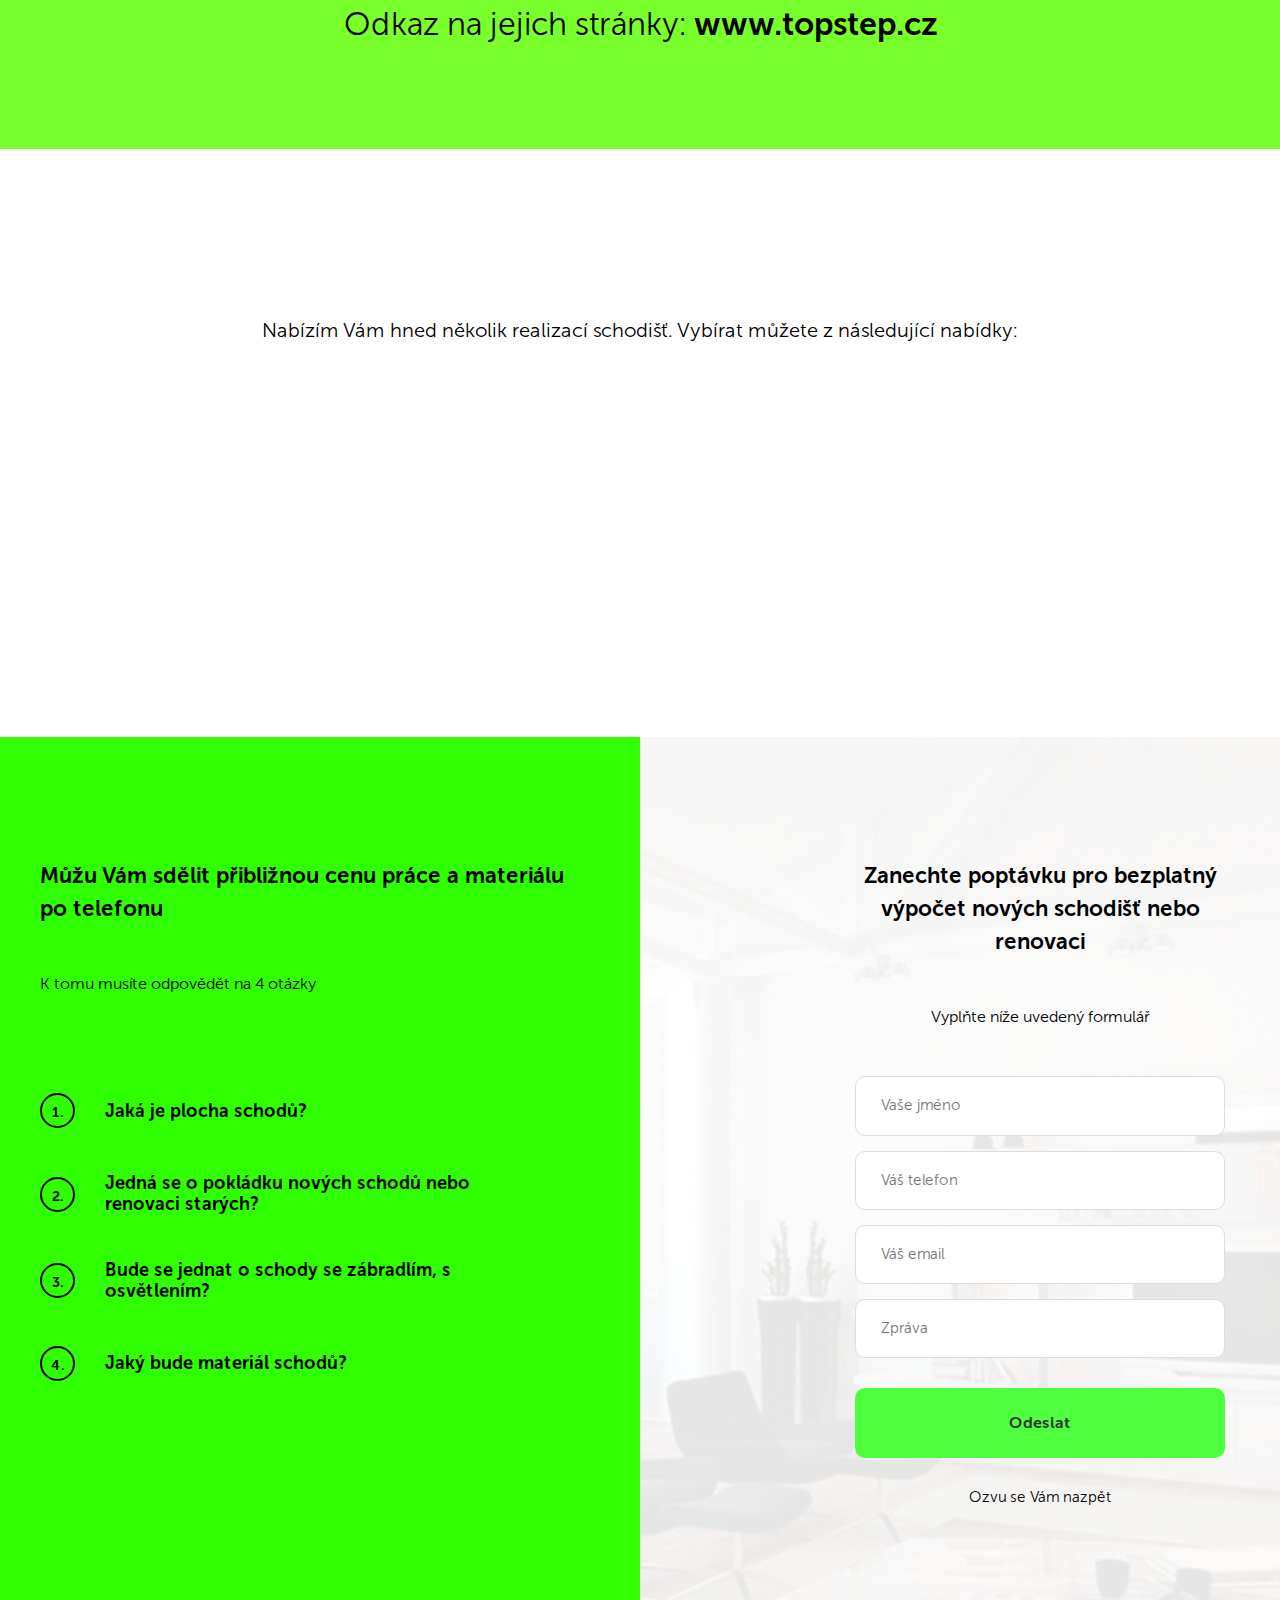
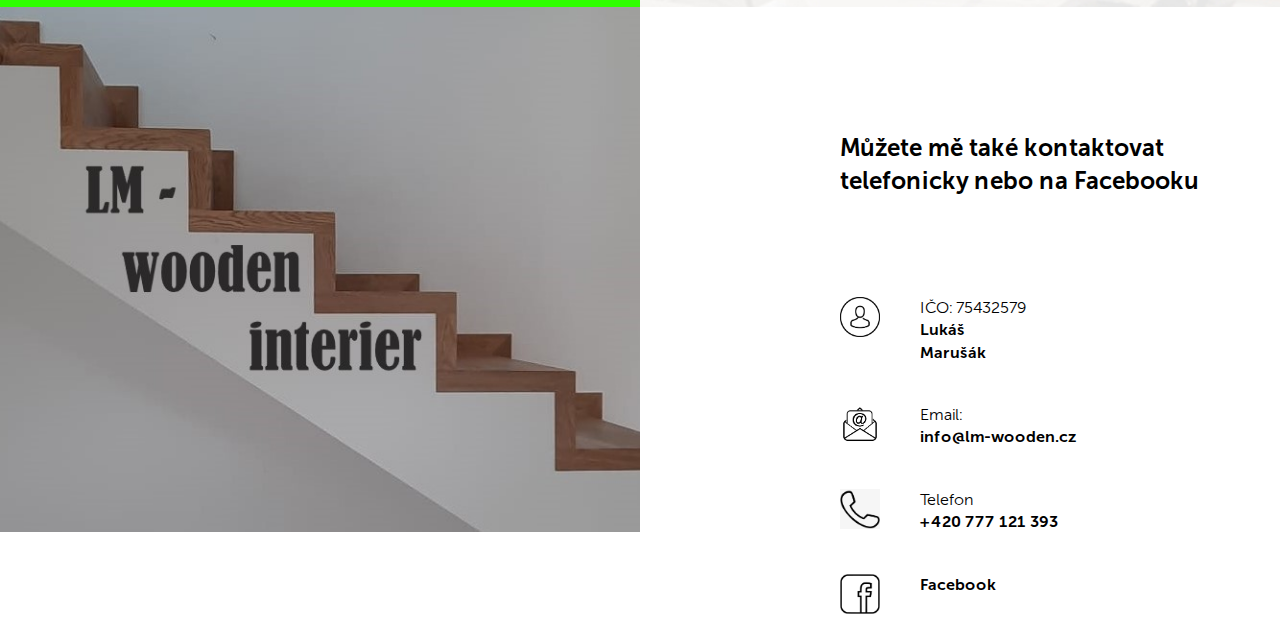
==== commit be3c5f55: "uprava barev a sekci" ====
--- a/src/index.html
+++ b/src/index.html
@@ -77,12 +77,7 @@
 
 
 
-                    <!--
-                    <form action="#" class="form offer__form">
-                        <input type="text" class="input offer__input" placeholder="Vaše jméno">
-                        <input type="tel" class="input offer__input" placeholder="Váš telefon">
-                        <button class="button offer__button">Získejte bezplatný design-projekt</button>
-                    </form> -->
+
                     <span class="offer-subtitle offer__text">Neváhejte proto nahlédnout do mé nabídky . Určitě si vyberete!</span>
                     <span class="offer-subtitle offer__text">Jsem nakloněn všem možným variantám. Na Vás je jen zvolit jakou.</span>
                     <span class="offer-subtitle offer__text">Ať už si vyberete jakoukoliv nabídku, vždy se bude jednat o precizní práci.</span>
@@ -140,96 +135,7 @@
                 <span class="section-subtitle price__subtitle">Každá jednotlivá realizace schodů je něčím výjimečná a specifická. Proto nemám jednotnou sazbu a ceny stanovuji individuálně.</span>
                 <span class="section-subtitle price__subtitle">Nebojte se zeptat, popř. napište, zavolejte. Rád Vám odpovím na Vaše dotazy. Vypracuji nabídku dle Vašich požadavků.</span>
 
-                <!--
-                <div class="cards">
-                    <div data-wow-delay=".1s" class="card price__card wow animate__animated animate__fadeInUp">
-                        <div class="card__image">
-                            <img src="img/price1.png" alt="koupelna">
-                            <div class="card__text">
-                                <h4 class="card__title">
-                                    Rekonstrukce koupelen a toalet
-                                </h4>
-                                <a href="#" class="card__link">
-                                    Zjistit ceny
-                                </a>
-                            </div>
-                        </div>
-                    </div>
-                    <div data-wow-delay=".2s" class="card price__card wow animate__animated animate__fadeInUp">
-                        <div class="card__image">
-                            <img src="img/price2.png" alt="obývací pokoj">
-                            <div class="card__text">
-                                <h4 class="card__title">
-                                    Rekonstrukce pokojů a apartmánů
-                                </h4>
-                                <a href="#" class="card__link">
-                                    Zjistit ceny
-                                </a>
-                            </div>
-                        </div>
-                    </div>
-
-                    <div data-wow-delay=".3s" class="card price__card wow animate__animated animate__fadeInUp">
-                        <div class="card__image">
-                            <img src="img/price3.png" alt="kancelář">
-                            <div class="card__text">
-                                <h4 class="card__title">
-                                    Výzdoba kancelářských prostorů
-                                </h4>
-                                <a href="#" class="card__link">
-                                    Zjistit ceny
-                                </a>
-                            </div>
-                        </div>
-                    </div>
-
-                    <div data-wow-delay=".4s" class="card price__card wow animate__animated animate__fadeInUp">
-                        <div class="card__image">
-                            <img src="img/price4.png" alt="pokoj">
-                            <div class="card__text">
-                                <h4 class="card__title">
-                                    Rekonstrukce v nových budovách
-                                </h4>
-                                <a href="#" class="card__link">
-                                    Zjistit ceny
-                                </a>
-                            </div>
-                        </div>
-                    </div>
-
-                    <div data-wow-delay=".5s" class="card price__card wow animate__animated animate__fadeInUp">
-                        <div class="card__image">
-                            <img src="img/price5.png" alt="kuchyně">
-                            <div class="card__text">
-                                <h4 class="card__title">
-                                    Renovace kuchyní
-                                </h4>
-                                <a href="#" class="card__link">
-                                    Zjistit ceny
-                                </a>
-                            </div>
-                        </div>
-                    </div>
-
-                    <div data-wow-delay=".6s" class="card price__card wow animate__animated animate__fadeInUp">
-                        <div class="card__image">
-                            <img src="img/price6.png" alt="chata">
-                            <div class="card__text">
-                                <h4 class="card__title">
-                                    Opravy chat a chalup
-                                </h4>
-                                <a href="#" class="card__link">
-                                    Zjistit ceny
-                                </a>
-                            </div>
-                        </div>
-                    </div>
-
-
-
-
-                </div>
-                -->
+
             </div>
         </section>
 
@@ -257,9 +163,9 @@
                             <span class="icon__text">
                                 Vinylové schodiště
                             </span>
-                            <img src="img/icon1.svg" alt="ikona1">
-                        </div>
-                        <span class="icon__text">
+                            <img src="img/stairs.svg" alt="ikona1">
+                        </div>
+                        <span class="icon__textmini">
                             Zákazník má možnost dodat vlastní vinyl, popř. dodám já.
                         </span>
                     </div>
@@ -268,9 +174,9 @@
                             <span class="icon__text">
                                 Laminátové schodiště
                             </span>
-                            <img src="img/icon2.svg" alt="ikona2">
-                        </div>
-                        <span class="icon__text">
+                            <img src="img/stairs.svg" alt="ikona2">
+                        </div>
+                        <span class="icon__textmini">
                             Dle vzorníku
                         </span>
                     </div>
@@ -280,31 +186,13 @@
                             <span class="icon__text">
                                 Masivní schodiště
                             </span>
-                            <img src="img/icon3.svg" alt="ikona3">
-                        </div>
-                        <span class="icon__text">
+                            <img src="img/stairs.svg" alt="ikona3">
+                        </div>
+                        <span class="icon__textmini">
                             Provádím i výrobu masivního schodiště. Jedná se o individuální výrobu na míru. Můžete vybírat masivní schody z dubové a bukové spárovky nebo dýhované podlahy.
                         </span>
                     </div>
-                    <!--
-                    <div data-wow-delay=".8s" class="icon  wow animate__animated animate__fadeInLeft">
-                        <div class="icon__image">
-                            <img src="img/icon4.svg" alt="ikona4">
-                        </div>
-                        <span class="icon__text">
-                            Podepíšeme smlouvu a nakoupíme materiál za výhodnou cenu
-                        </span>
-                    </div>
-
-                    <div data-wow-delay="1s" class="icon  wow animate__animated animate__fadeInLeft">
-                        <div class="icon__image">
-                            <img src="img/icon5.svg" alt="ikona5">
-                        </div>
-                        <span class="icon__text">
-                            Provádíme opravy v uvedeném termínu
-                        </span>
-                    </div>
--->
+
 
 
 
@@ -425,7 +313,12 @@
 
 
     <footer class="footer">
-        <div class="map" id="map"><iframe src="https://www.google.com/maps/embed?pb=!1m18!1m12!1m3!1d2560.055047575022!2d14.449992115368614!3d50.085256221492635!2m3!1f0!2f0!3f0!3m2!1i1024!2i768!4f13.1!3m3!1m2!1s0x470b949f25f1ac71%3A0xe150818060283f9b!2zxaB0w610bsOpaG8gMjg1LCAxMzAgMDAgUHJhaGEgMy3FvWnFvmtvdg!5e0!3m2!1scs!2scz!4v1659113405281!5m2!1scs!2scz" width="100%" height="640" style="border:0;" allowfullscreen="" loading="lazy" referrerpolicy="no-referrer-when-downgrade"></iframe></div>
+
+        <div class="map" id="map">
+            <img class="map__image" src="img/uvodni2.jpg" alt="">
+            <!--<iframe src="https://www.google.com/maps/embed?pb=!1m18!1m12!1m3!1d2560.055047575022!2d14.449992115368614!3d50.085256221492635!2m3!1f0!2f0!3f0!3m2!1i1024!2i768!4f13.1!3m3!1m2!1s0x470b949f25f1ac71%3A0xe150818060283f9b!2zxaB0w610bsOpaG8gMjg1LCAxMzAgMDAgUHJhaGEgMy3FvWnFvmtvdg!5e0!3m2!1scs!2scz!4v1659113405281!5m2!1scs!2scz" width="100%" height="640" style="border:0;" allowfullscreen="" loading="lazy" referrerpolicy="no-referrer-when-downgrade"></iframe>-->
+        </div>
+
         <div class="container">
             <div class="contacts-block">
                 <div class="contacts">
@@ -433,29 +326,29 @@
                     <ul class="contacts-list">
                         <li class="contacts-list__item">
                             <span class="contacts-list__icon">
-                                <img src="img/ic1.png" alt="mapa">
+                                <img src="img/person.png" alt="mapa" width="40px" height="40px">
                             </span>
                             <span class="contacts-list__text">IČO: 75432579 <br><strong>Lukáš <br> Marušák</strong></span>
                         </li>
 
                         <li class="contacts-list__item">
                             <span class="contacts-list__icon">
-                                <img src="img/ic2.png" alt="čas">
-                            </span>
-                            <span class="contacts-list__text">Email: <br> <strong> info@lm-wooden.cz</strong></span>
+                                <img src="img/mail.png" alt="čas" width="40px" height="40px">
+                            </span>
+                            <span class="contacts-list__text">Email: <br> <strong> <a href="mailto:info@lm-wooden.cz" target="_blank"> info@lm-wooden.cz </a></strong></span>
                         </li>
 
                         <li class="contacts-list__item">
                             <span class="contacts-list__icon">
-                                <img src="img/ic3.png" alt="telefon">
+                                <img src="img/telefon.png" alt="telefon" width="40px" height="40px">
                             </span>
                             <span class="contacts-list__text">Telefon <br> <strong><a href="tel:+420775121393">+420 777 121 393</a></strong></span>
                         </li>
                         <li class="contacts-list__item">
                             <span class="contacts-list__icon">
-                                <img src="img/ic3.png" alt="telefon">
-                            </span>
-                            <span class="contacts-list__text">Facebook <br> <strong></strong></span>
+                                <img src="img/facebook.png" alt="telefon" width="40px" height="40px">
+                            </span>
+                            <span class="contacts-list__text"><strong> <a href="https://www.facebook.com/LM-wooden-interier-101104759351974" target="_blank"> Facebook</a></strong></span>
                         </li>
                     </ul>
                 </div>
--- a/src/css/style.css
+++ b/src/css/style.css
@@ -33,7 +33,7 @@
 }
 
 .button {
-  background-color: #ffd200;
+  background-color: #4eff3e;
   color: #333;
   border: none;
   font-family: "Museo Sans Bold", sans serif;
@@ -43,7 +43,7 @@
   border-radius: 10px;
 }
 .button:hover {
-  background-color: #ffe466;
+  background-color: #10be00;
 }
 
 .input {
@@ -130,6 +130,7 @@
 @media (max-width: 1200px) {
   .main-text {
     margin-bottom: 30px;
+    text-align: center;
   }
 }
 .main-text__title {
@@ -148,6 +149,7 @@
 }
 @media (max-width: 768px) {
   .main-text__title {
+    text-align: center;
     line-height: 1.4;
   }
 }
@@ -187,11 +189,18 @@
 }
 .main-list {
   margin: 40px 0 0 0;
-  padding: 0 0 0 0;
+  padding: 50px 0 0 0;
+  text-align: left;
 }
 @media (max-width: 768px) {
   .main-list {
-    margin: 20px 0 0 0;
+    margin: 20px auto;
+    padding-top: 30px;
+  }
+}
+@media (max-width: 1200px) {
+  .main-list {
+    padding-top: 30px;
   }
 }
 .main-list__text {
@@ -211,6 +220,11 @@
   align-items: center;
   margin-bottom: 20px;
 }
+@media (max-width: 768px) {
+  .main-list__item {
+    margin-left: 60px;
+  }
+}
 .main-list__item:last-child {
   margin-bottom: 0;
 }
@@ -222,7 +236,7 @@
 .main-list__image {
   width: 60px;
   height: 60px;
-  border: 2px solid #ffd200;
+  border: 2px solid #2fff00;
   border-radius: 100%;
   margin-right: 30px;
   display: flex;
@@ -247,6 +261,8 @@
 @media (max-width: 768px) {
   .offer {
     background: #fff;
+    text-align: center;
+    padding: 60px 0 40px 0;
   }
 }
 .offer:before {
@@ -259,9 +275,9 @@
   position: absolute;
 }
 .offer-block {
-  width: 50%;
   padding-right: 90px;
   position: relative;
+  margin-left: 0;
 }
 @media (max-width: 768px) {
   .offer-block {
@@ -276,6 +292,12 @@
   font-weight: 700;
   max-width: 350px;
   margin-bottom: 25px;
+}
+@media (max-width: 768px) {
+  .offer-title {
+    margin: auto;
+    padding-bottom: 30px;
+  }
 }
 .offer-subtitle {
   display: block;
@@ -284,32 +306,10 @@
   margin-bottom: 30px;
   line-height: 1.7;
 }
-.offer__input {
-  margin-bottom: 30px;
-  width: 245px;
-}
-.offer__input:first-child {
-  margin-right: 12px;
-}
-@media (max-width: 1200px) {
-  .offer__input {
-    width: 100%;
-    margin-bottom: 15px;
-  }
-}
-.offer__button {
-  width: 100%;
-  min-height: 70px;
-  margin: 0 0 10px 0;
-}
-@media (max-width: 1200px) {
-  .offer__button {
-    font-size: 13px;
-  }
-}
-@media (max-width: 768px) {
-  .offer__button {
-    font-size: 16px;
+@media (max-width: 768px) {
+  .offer-subtitle {
+    margin: auto;
+    padding-bottom: 10px;
   }
 }
 .offer__text {
@@ -359,6 +359,11 @@
   background: #f5f5f5 url("../img/portfolio-bg.png") left repeat-y;
   background-size: 50%;
 }
+@media (max-width: 768px) {
+  .portfolio {
+    padding: 50px 0;
+  }
+}
 .portfolio__title {
   margin-bottom: 100px;
   color: #333;
@@ -387,6 +392,11 @@
 
 .price {
   padding: 100px;
+}
+@media (max-width: 768px) {
+  .price {
+    padding: 60px;
+  }
 }
 .price__title {
   margin-bottom: 60px;
@@ -444,7 +454,7 @@
   top: 0;
   width: 100%;
   height: 280px;
-  background: linear-gradient(to top, #ffe46a 0%, rgba(255, 255, 255, 0) 100%);
+  background: linear-gradient(to top, #2fff00 0%, rgba(255, 255, 255, 0) 100%);
   opacity: 0;
   transition: 0.2s;
 }
@@ -473,13 +483,24 @@
   left: 0;
   width: 100%;
   height: 3px;
-  background-color: #ffd200;
+  background-color: #a8f74e;
   z-index: -1;
   transition: 0.2s;
 }
 
+.href {
+  text-decoration: none;
+  color: black;
+  font-family: "Museo Sans Bold", sans serif;
+  font-weight: 700;
+}
+.href:hover {
+  color: white;
+  cursor: pointer;
+}
+
 .steps {
-  padding-bottom: 120px;
+  padding: 40px 0 80px 0;
 }
 .steps__title {
   margin-bottom: 60px;
@@ -501,41 +522,17 @@
 .icon {
   text-align: center;
   position: relative;
-}
-.icon:last-child::after {
-  display: none;
-}
-.icon::after {
-  content: "";
-  position: absolute;
-  display: block;
-  width: 72px;
-  height: 25px;
-  background-image: url("../img/icon-arrow.png");
-  top: -10px;
-  right: -95px;
-}
-@media (max-width: 900px) {
-  .icon::after {
-    display: none;
-  }
-}
-@media (max-width: 1200px) {
-  .icon::after {
-    right: -70px;
-  }
 }
 .icon__image {
   width: 100px;
   height: 100px;
   margin: auto;
-  border: 3px solid #ffd200;
+  border-bottom: 2px solid black;
   background-color: #fff;
-  border-radius: 100px;
   justify-content: center;
   align-items: center;
   display: flex;
-  margin-bottom: 30px;
+  margin-bottom: 10px;
 }
 @media (max-width: 768px) {
   .icon__image {
@@ -552,16 +549,32 @@
   max-width: 140px;
   font-size: 14px;
   line-height: 20px;
+  font-family: "Museo Sans Bold", sans serif;
+  font-weight: 700;
+  margin-right: 20px;
 }
 @media (max-width: 768px) {
   .icon__text {
     max-width: 200px;
+    margin-right: 20px;
+  }
+}
+.icon__textmini {
+  display: inline-block;
+  max-width: 240px;
+  font-size: 14px;
+  line-height: 20px;
+  padding-bottom: 30px;
+}
+@media (max-width: 768px) {
+  .icon__textmini {
+    max-width: 200px;
     margin-bottom: 20px;
   }
 }
 
 .notice {
-  background-color: #ffc000;
+  background-color: #79ff2b;
   padding: 100px 0;
 }
 .notice__text {
@@ -776,7 +789,7 @@
 .interview-list__item {
   display: flex;
   align-items: center;
-  margin-bottom: 25px;
+  margin-bottom: 45px;
   font-family: "Museo Sans Bold", sans serif;
   font-weight: 700;
 }
@@ -822,6 +835,7 @@
 }
 @media (max-width: 768px) {
   .form__title {
+    padding-top: 90px;
     margin-top: 150px;
   }
 }
@@ -860,6 +874,9 @@
   position: absolute;
   left: 0;
   top: 0;
+}
+.map__image {
+  width: 100%;
 }
 @media (max-width: 900px) {
   .map {
@@ -914,9 +931,12 @@
   line-height: 20px;
   text-align: center;
   margin-right: 20px;
+  padding-right: 60px;
 }
 .contacts-list__text {
   line-height: 1.4;
+  text-decoration: none;
+  color: #000;
 }
 .contacts-list__text a {
   color: #000;
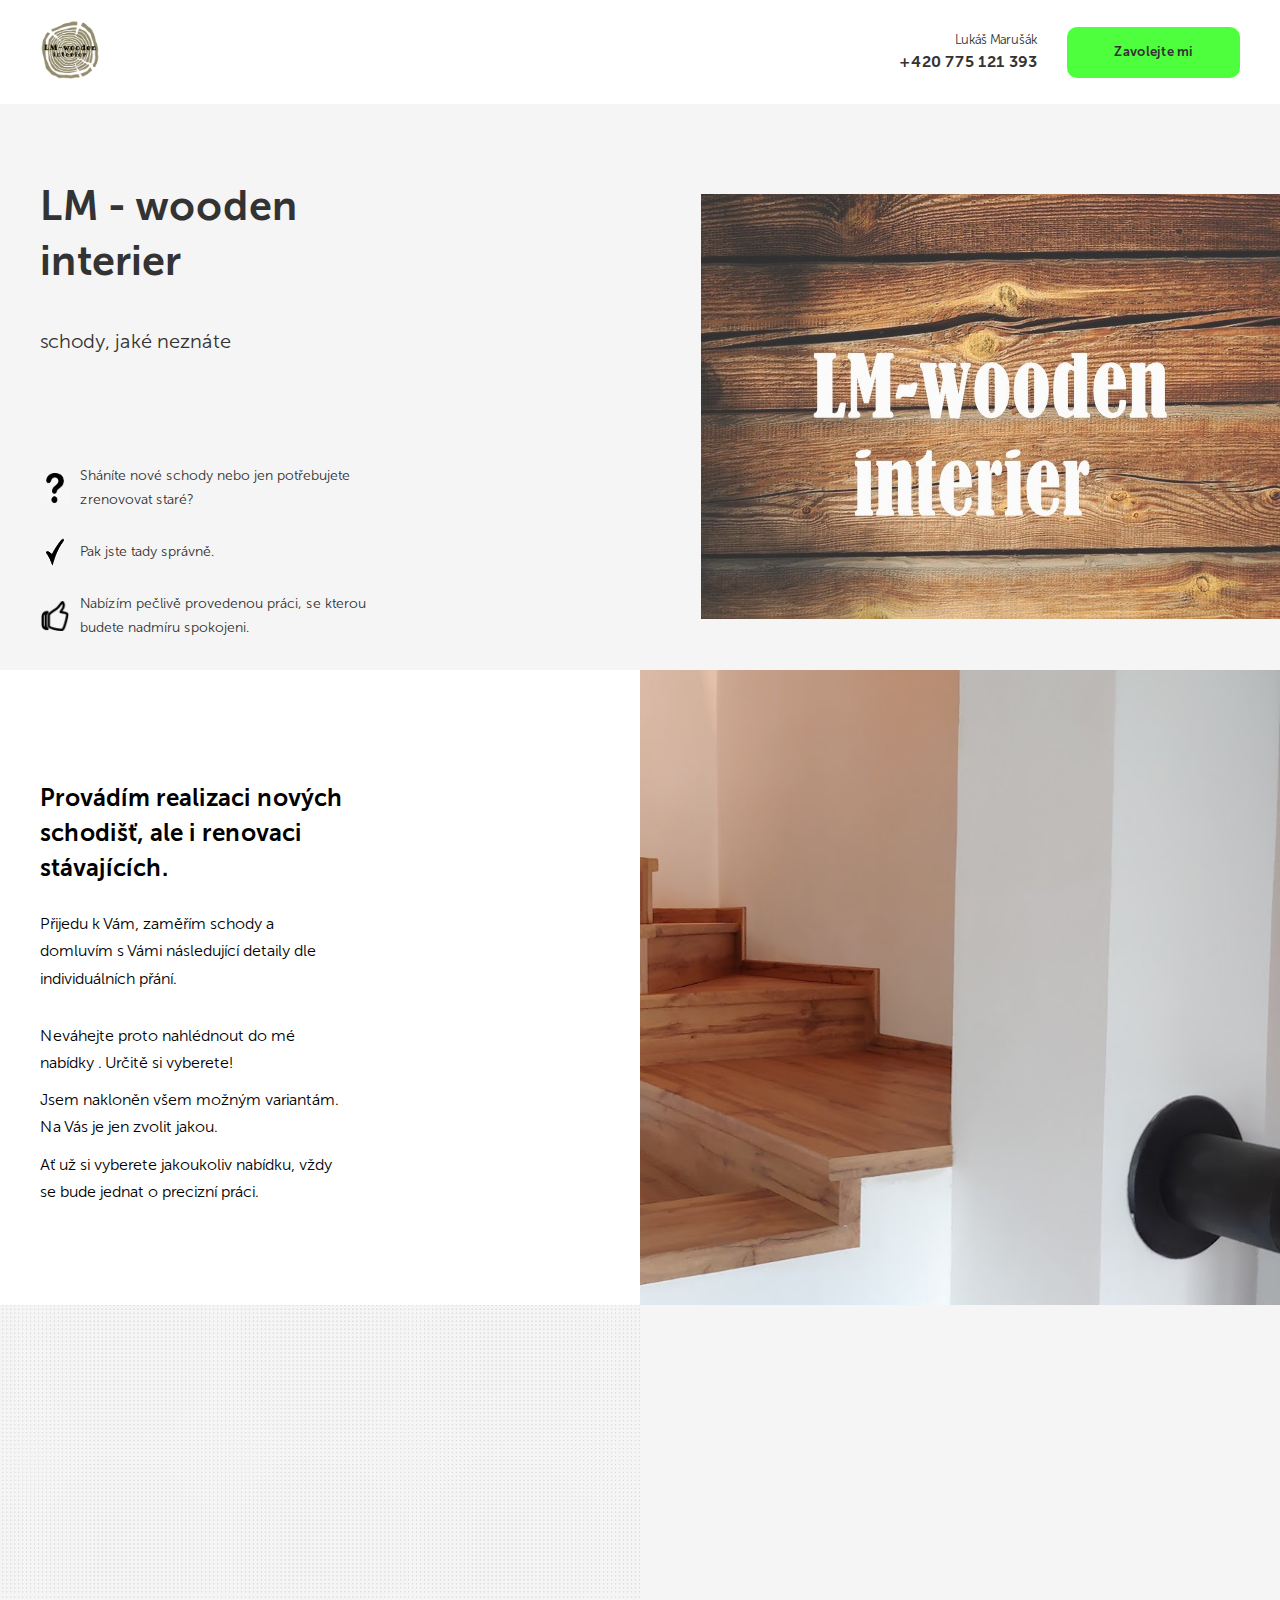
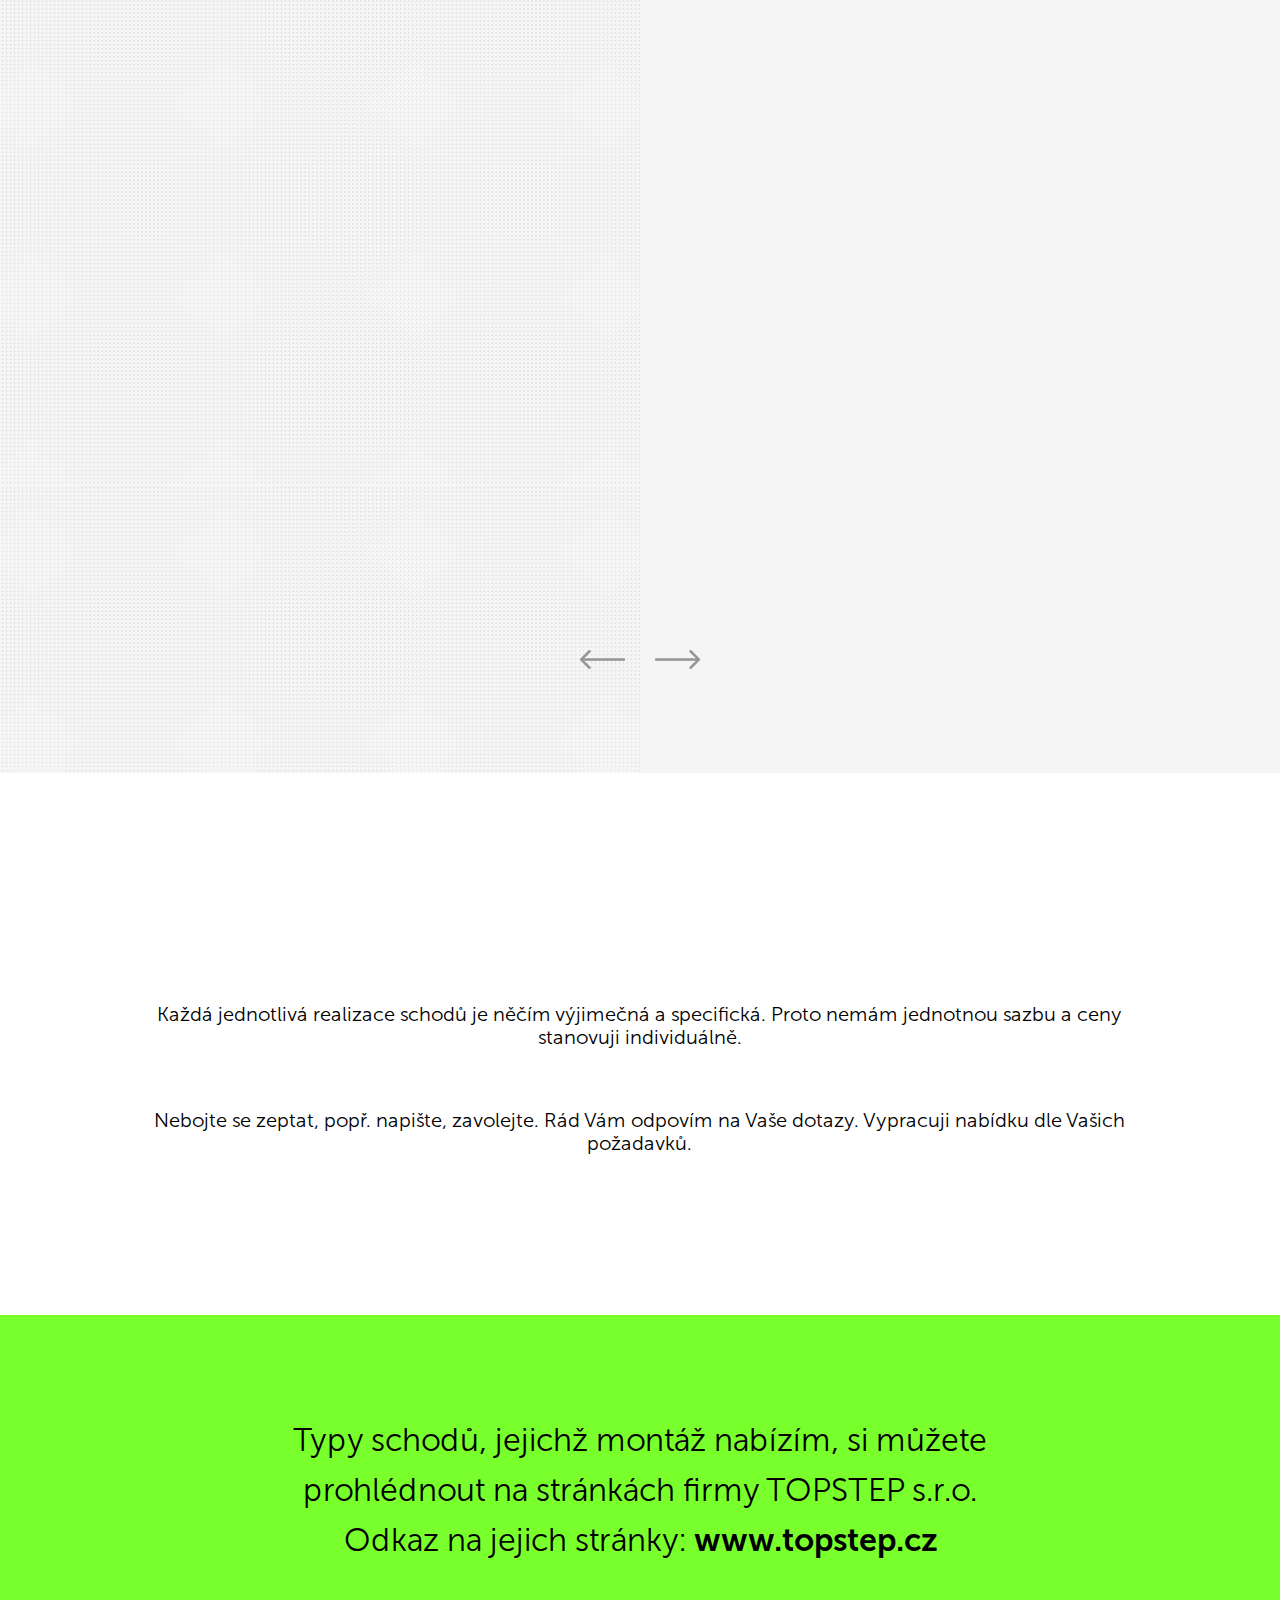
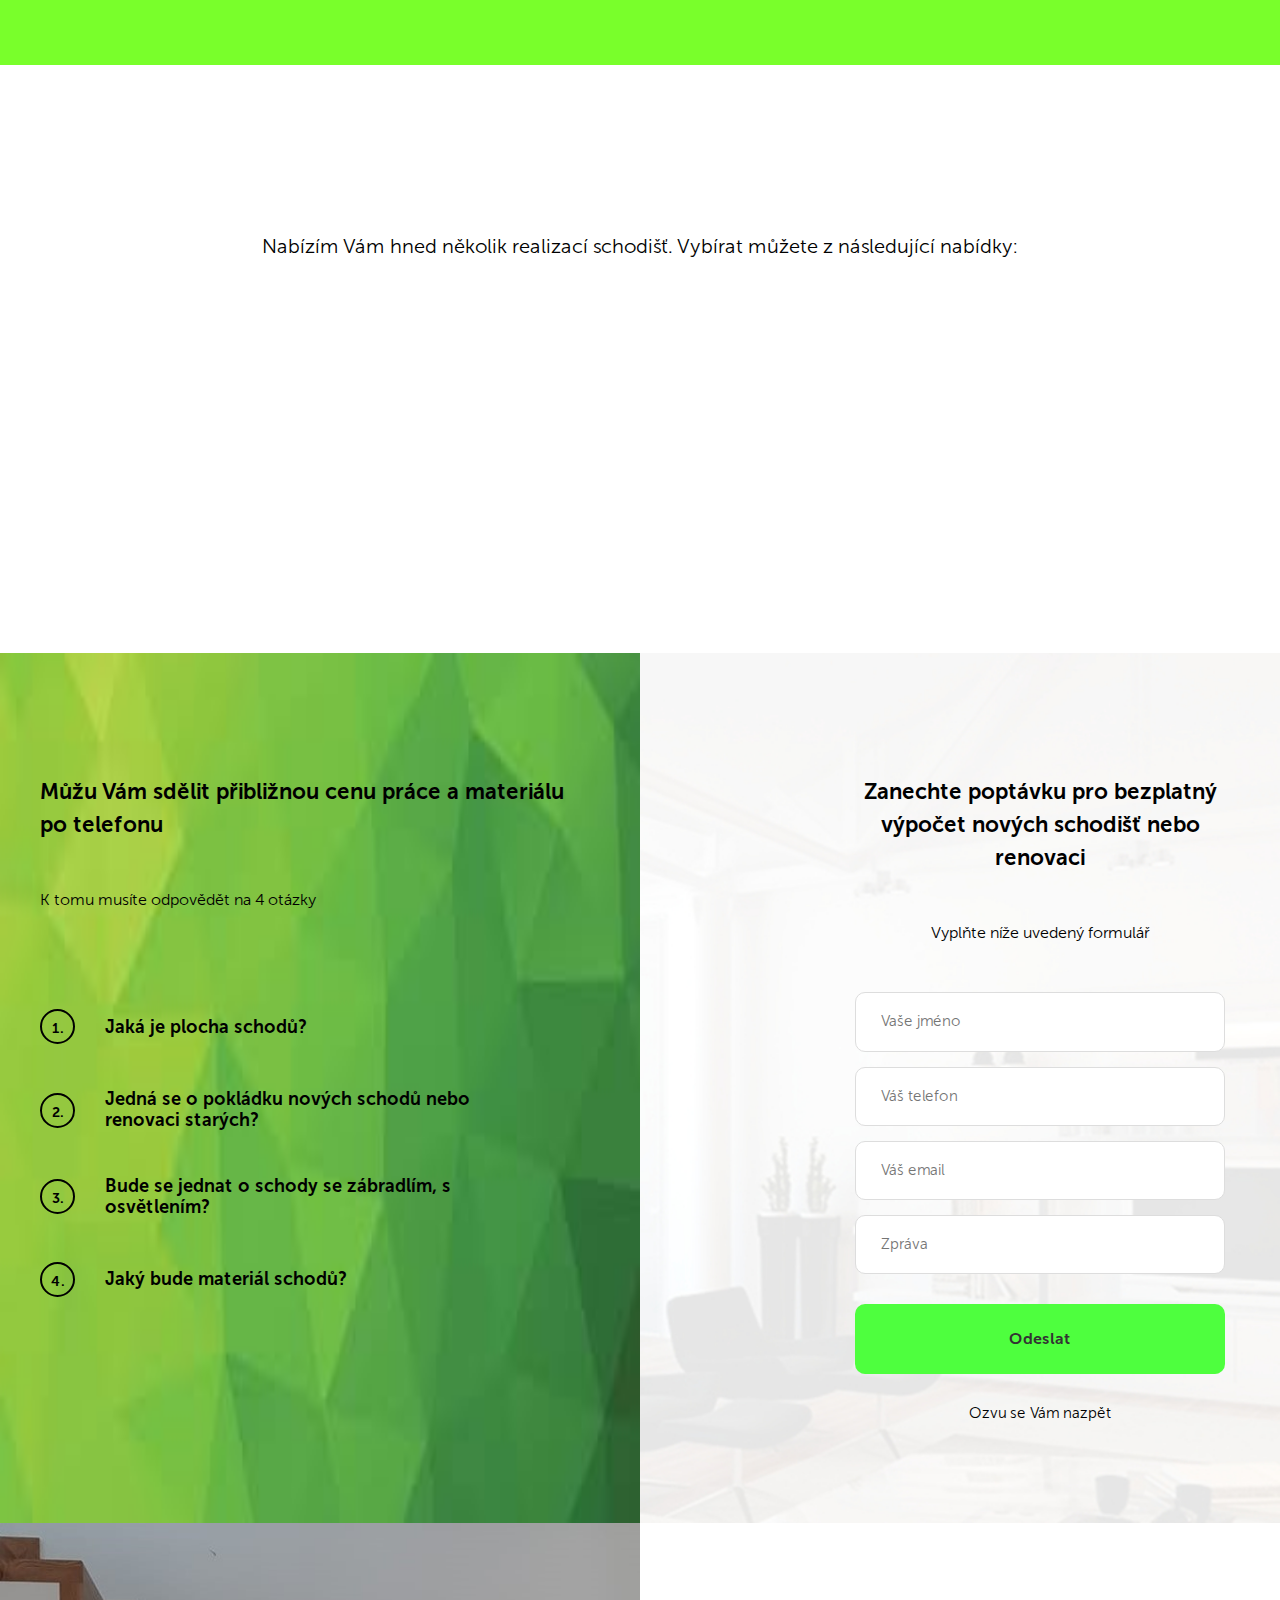
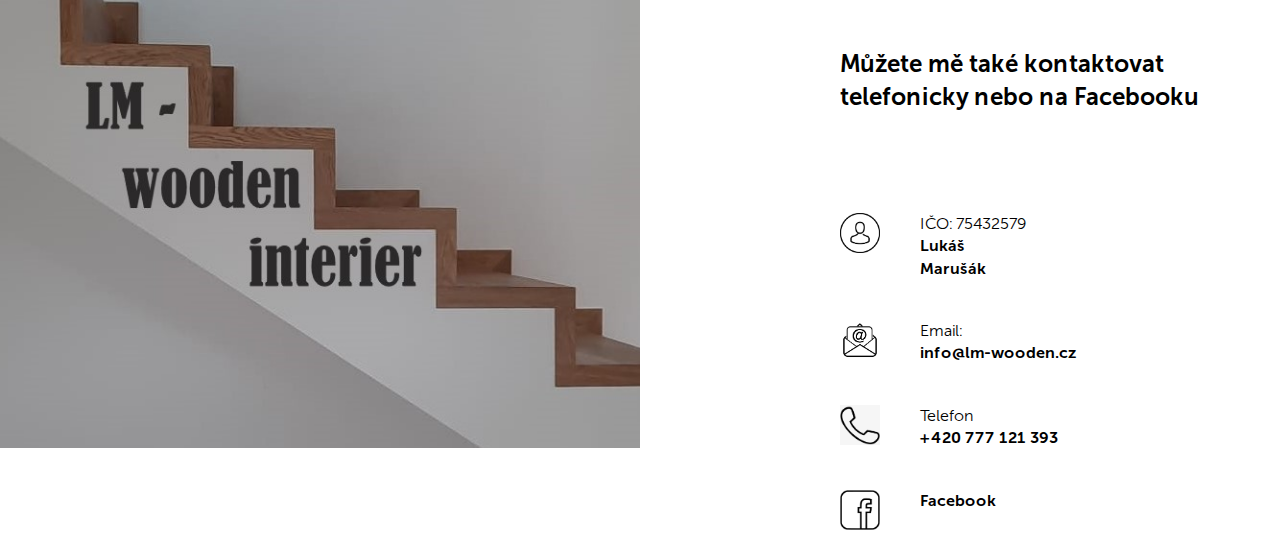
==== commit f162d30d: "poslední změna" ====
--- a/src/index.html
+++ b/src/index.html
@@ -48,7 +48,7 @@
                             </li>
                             <li class="main-list__item">
                                 <div class="main-list__image">
-                                    <img src="img/ok.png" alt="OK" width="30px" height="30px">
+                                    <img src="img/ok.png" alt="OK" width="20px" height="30px">
                                 </div>
                                 <span class="main-list__text">Pak jste tady správně. </span>
                             </li>
--- a/src/css/style.css
+++ b/src/css/style.css
@@ -213,6 +213,7 @@
   .main-list__text {
     font-size: 12px;
     max-width: 200px;
+    padding-left: 30px;
   }
 }
 .main-list__item {
@@ -225,6 +226,11 @@
     margin-left: 60px;
   }
 }
+@media (max-width: 1200px) {
+  .main-list__item {
+    margin-left: 100px;
+  }
+}
 .main-list__item:last-child {
   margin-bottom: 0;
 }
@@ -234,11 +240,10 @@
   }
 }
 .main-list__image {
-  width: 60px;
-  height: 60px;
-  border: 2px solid #2fff00;
+  width: 40px;
+  height: 40px;
   border-radius: 100%;
-  margin-right: 30px;
+  padding-right: 10px;
   display: flex;
   justify-content: center;
   align-items: center;
@@ -373,7 +378,7 @@
   display: flex;
   justify-content: center;
   margin: auto;
-  margin-top: 70px;
+  margin-top: 30px;
 }
 
 .arrows__left, .arrows__right {
@@ -696,15 +701,15 @@
 }
 
 .brief {
-  background-image: url("../img/brief-color-bg.png"), url("../img/brief-bg.jpg");
+  background-image: url("../img/brief-color-bg.jpg"), url("../img/brief-bg.jpg");
   background-position: left center, center right;
-  background-size: 50%, cover;
-  background-repeat: repeat-y, no-repeat;
+  background-size: 50% 100%, cover;
+  background-repeat: no-repeat, no-repeat;
   padding: 100px 0;
 }
 @media (max-width: 768px) {
   .brief {
-    background-image: url("../img/brief-color-bg.png"), url("../img/brief-bg.jpg");
+    background-image: url("../img/brief-color-bg.jpg"), url("../img/brief-bg.jpg");
     background-position: top center, center bottom;
     background-size: 100% 50%, cover;
     background-repeat: repeat-x, no-repeat;
@@ -892,7 +897,7 @@
 }
 @media (max-width: 900px) {
   .contacts {
-    padding-left: 40px;
+    padding-left: 10px;
     flex-basis: 100%;
   }
 }
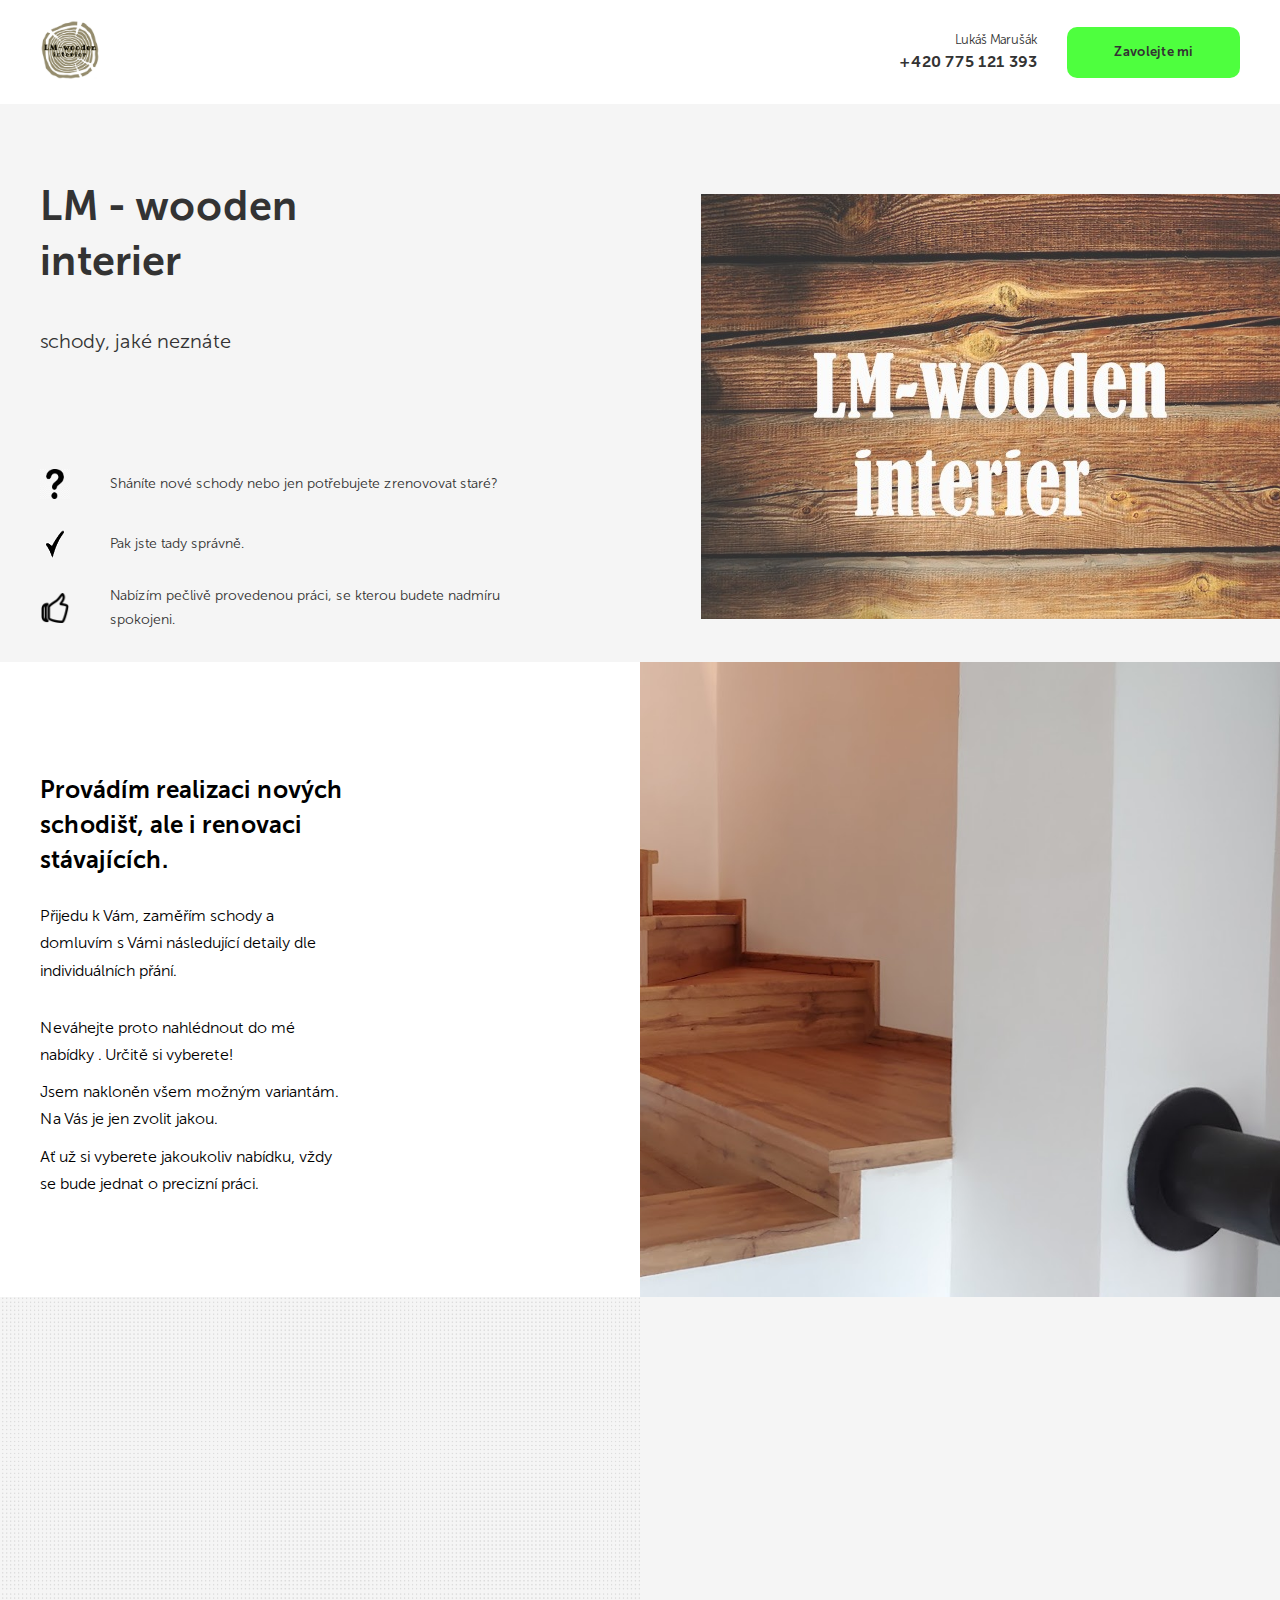
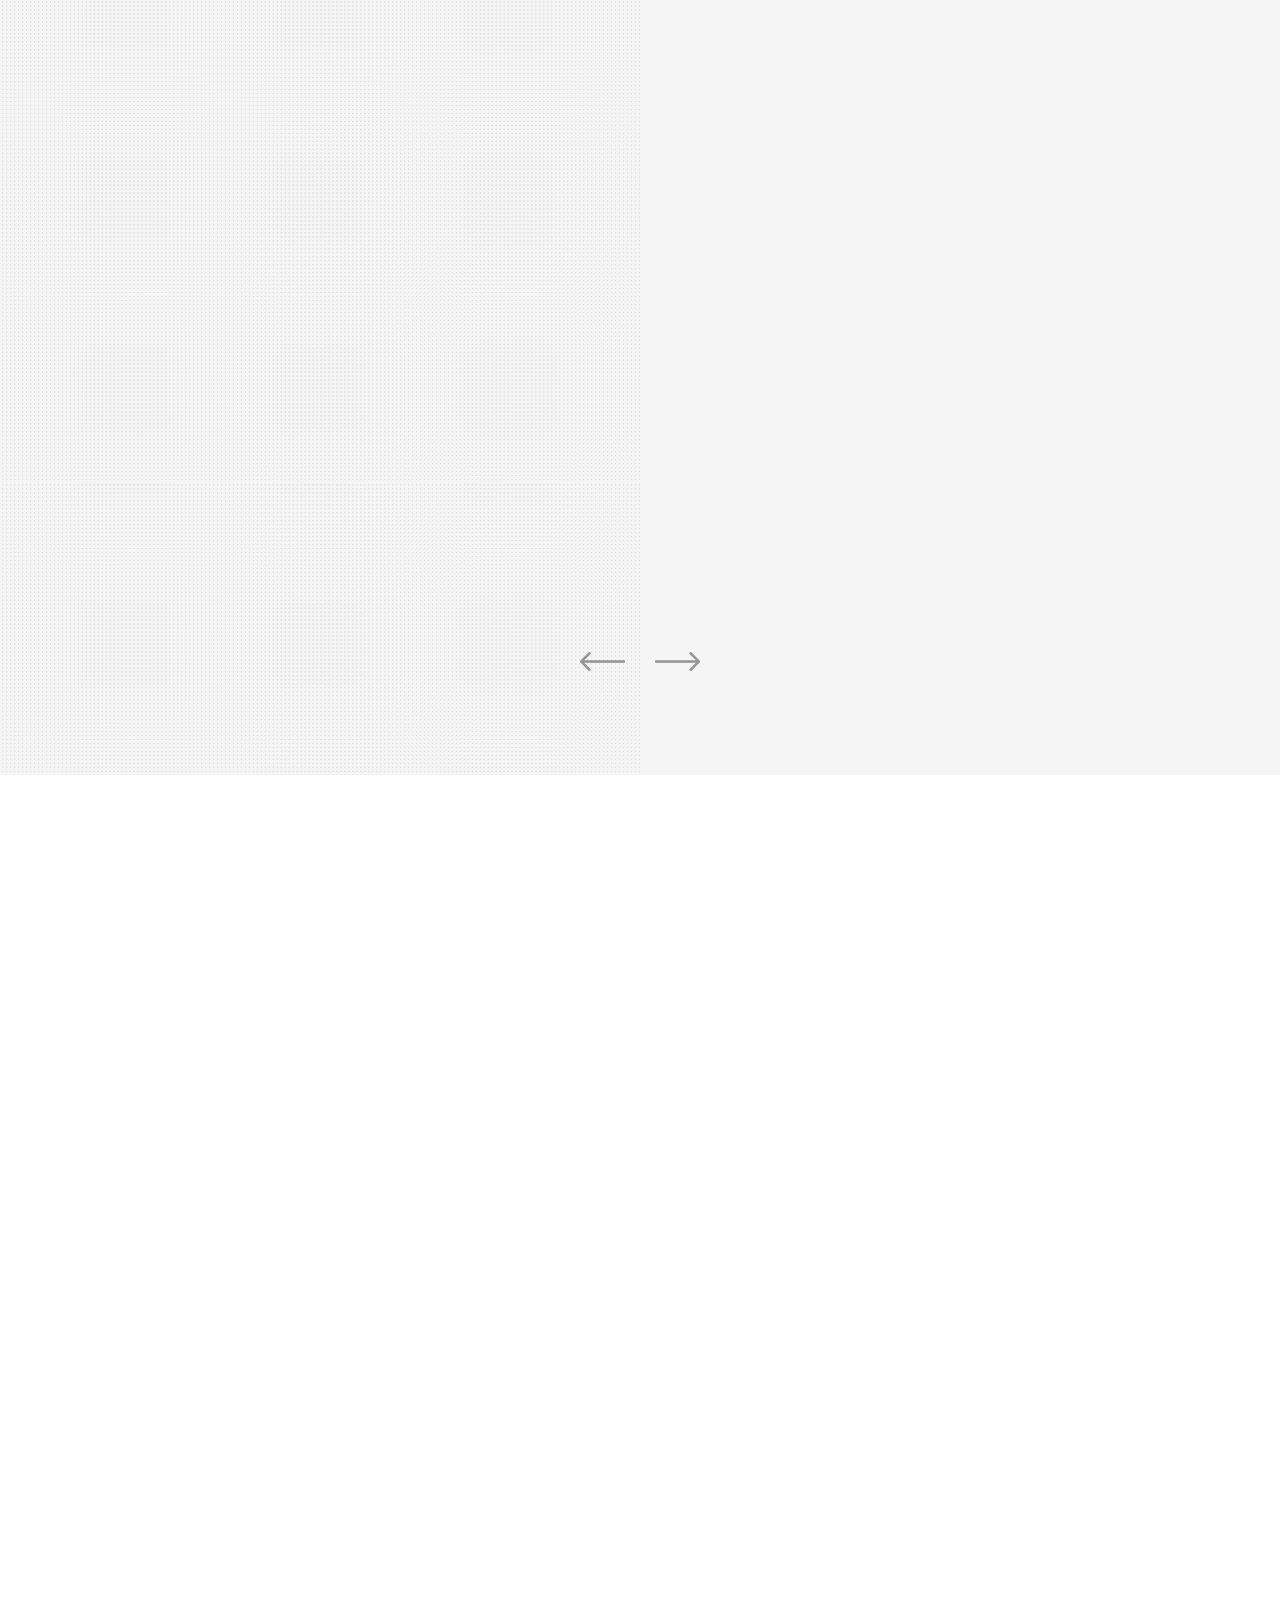
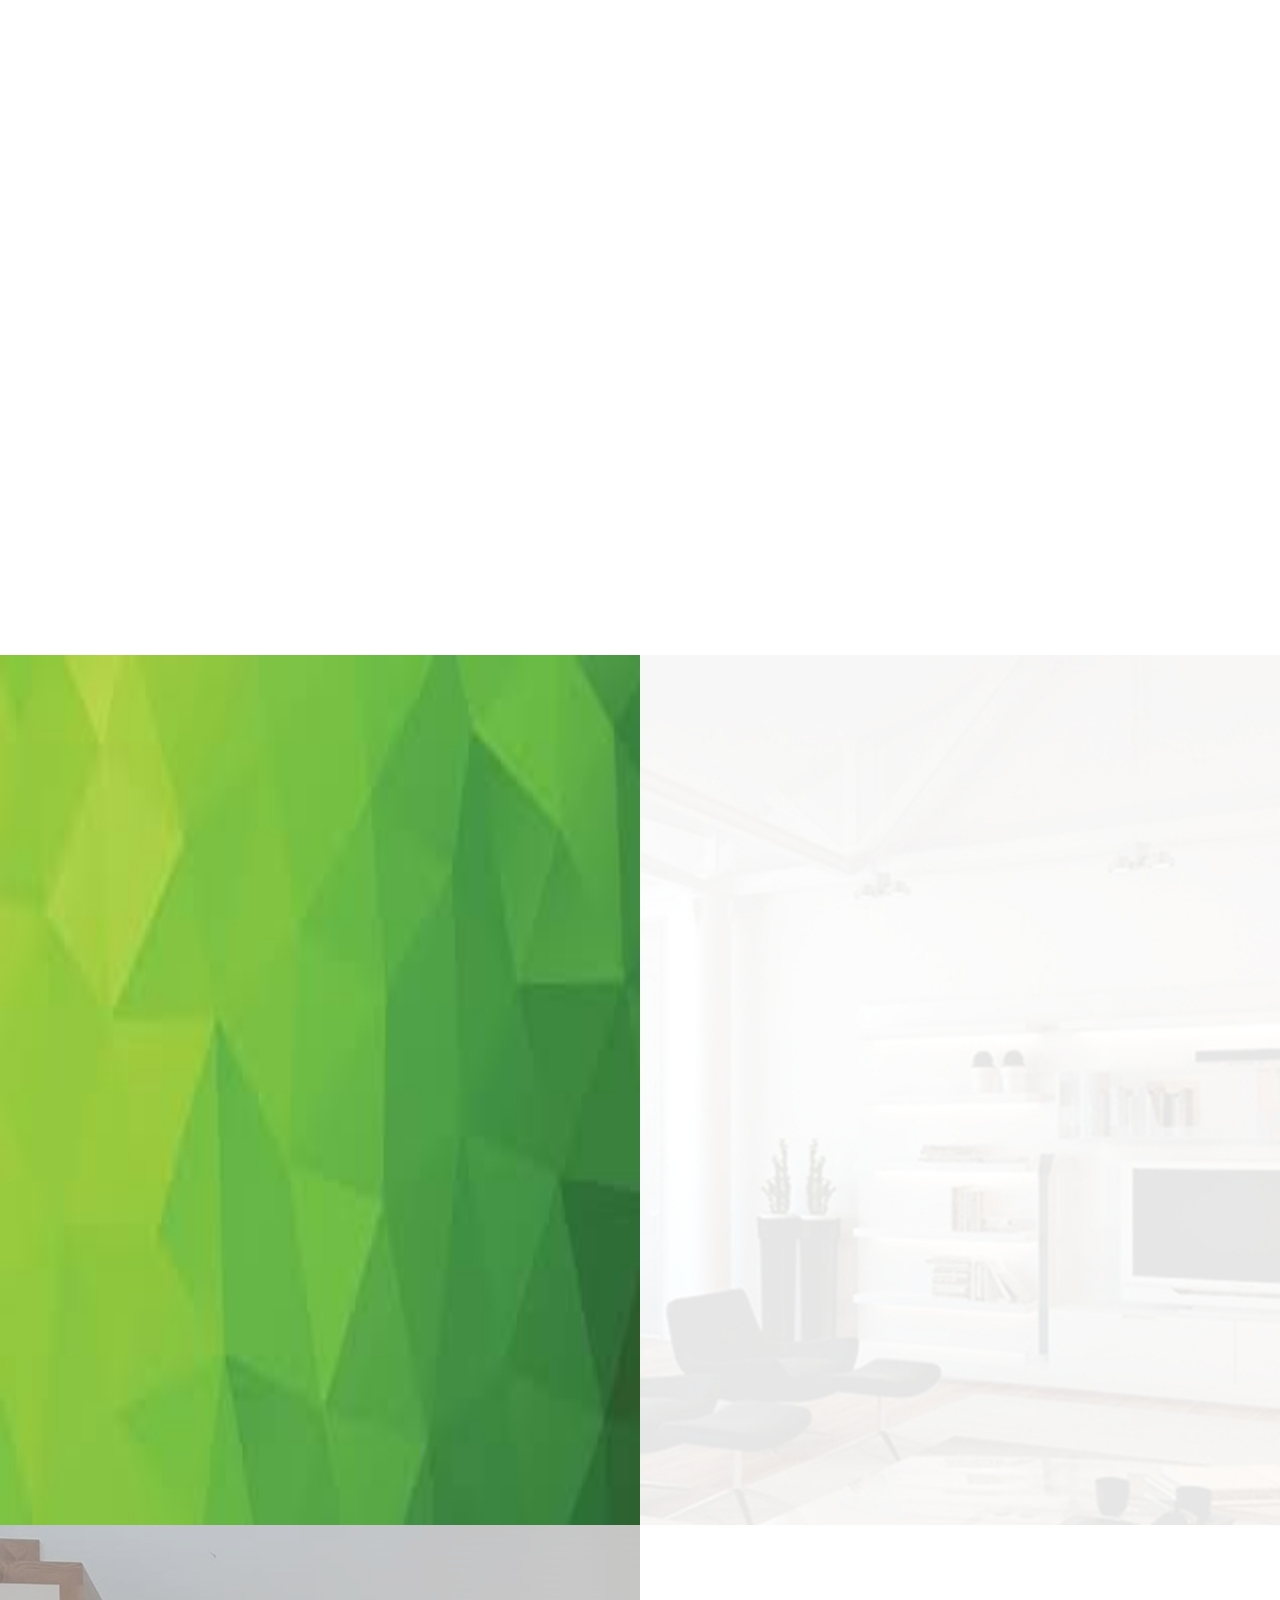
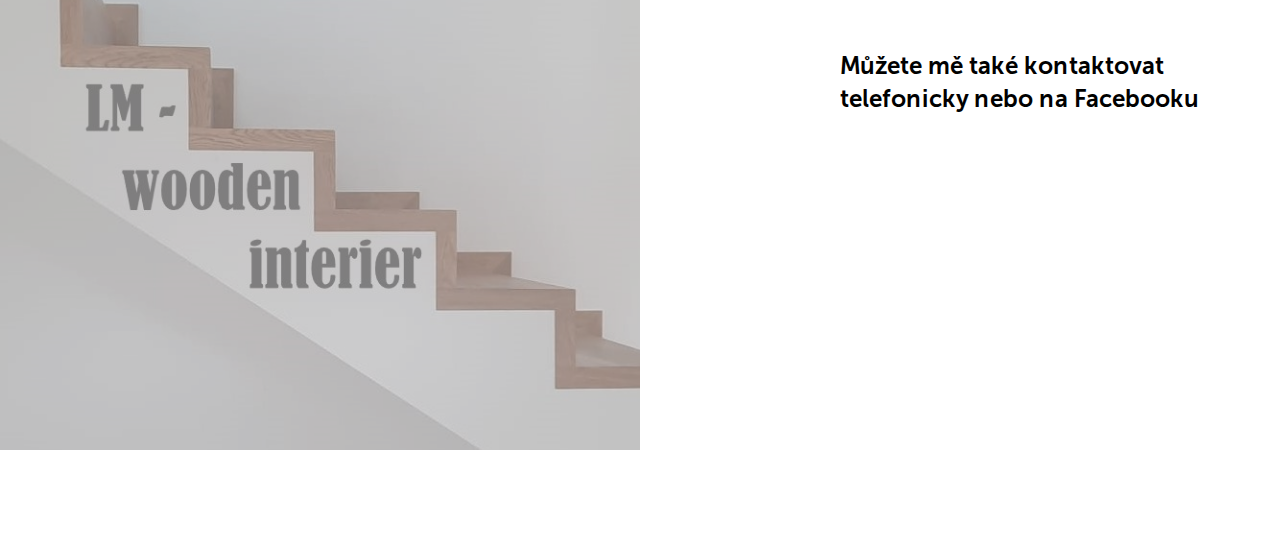
==== commit ff0b6659: "úprava animací" ====
--- a/src/index.html
+++ b/src/index.html
@@ -61,7 +61,7 @@
 
                         </ul>
                     </div>
-                    <div data-wow-delay=".8s" class="main-image wow animate__animated animate__bounceInRight">
+                    <div data-wow-delay=".4s" class="main-image wow animate__animated animate__bounceInRight">
                         <img class="main-image__image" src="img/logo3.jpg" alt="rozpoložení bytu">
                     </div>
                 </div>
@@ -132,14 +132,14 @@
         <section class="price">
             <div class="container">
                 <h2 data-wow-delay=".3s" class="section-title price__title wow animate__animated animate__bounceInUp">Ceník služeb </h2>
-                <span class="section-subtitle price__subtitle">Každá jednotlivá realizace schodů je něčím výjimečná a specifická. Proto nemám jednotnou sazbu a ceny stanovuji individuálně.</span>
-                <span class="section-subtitle price__subtitle">Nebojte se zeptat, popř. napište, zavolejte. Rád Vám odpovím na Vaše dotazy. Vypracuji nabídku dle Vašich požadavků.</span>
-
-
-            </div>
-        </section>
-
-        <section class="notice">
+                <span data-wow-delay=".4s" class="section-subtitle price__subtitle wow animate__animated animate__bounceInUp">Každá jednotlivá realizace schodů je něčím výjimečná a specifická. Proto nemám jednotnou sazbu a ceny stanovuji individuálně.</span>
+                <span data-wow-delay=".5s" class="section-subtitle price__subtitle wow animate__animated animate__bounceInUp">Nebojte se zeptat, popř. napište, zavolejte. Rád Vám odpovím na Vaše dotazy. Vypracuji nabídku dle Vašich požadavků.</span>
+
+
+            </div>
+        </section>
+
+        <section ata-wow-delay=".6s" class="notice wow animate__animated animate__bounceInUp">
             <div class="container">
                 <h2 class="notice__text">
                     Typy schodů, jejichž montáž nabízím, si můžete prohlédnout na stránkách firmy TOPSTEP s.r.o.
@@ -150,9 +150,9 @@
 
 
 
-        <section class="steps">
-            <div class="container">
-                <h2 data-wow-delay=".3s" class="section-title steps__title wow animate__animated animate__bounceInUp">
+        <section data-wow-delay=".3s" class="steps wow animate__animated animate__bounceInUp">
+            <div class="container">
+                <h2 class="section-title steps__title ">
                     Typy schodišť
                 </h2>
                 <span class="section-subtitle steps__subtitle">Nabízím Vám hned několik realizací schodišť. Vybírat můžete z následující nabídky:
@@ -263,10 +263,10 @@
         <section class="brief">
             <div class="container">
                 <div class="brief-block">
-                    <div class="interview brief__interview">
+                    <div data-wow-delay=".2s" class="interview brief__interview wow animate__animated animate__fadeInLeft">
                         <h3 class="interview__title">
                             Můžu Vám sdělit přibližnou cenu práce a materiálu po telefonu </h3>
-                        <span class="interview__subtitle"> K tomu musíte odpovědět na 4 otázky</span>
+                        <span class="interview__subtitle"> K tomu musíte odpovědět následující otázky</span>
 
                         <ul class="interview-list">
                             <li class="interview-list__item">
@@ -276,22 +276,27 @@
 
                             <li class="interview-list__item">
                                 <span class="interview-list__counter">2.</span>
-                                <span class="interview-list__text">Jedná se o pokládku nových schodů nebo renovaci starých?</span>
+                                <span class="interview-list__text">Jedná se o pokládku nových schodů?</span>
                             </li>
 
                             <li class="interview-list__item">
                                 <span class="interview-list__counter">3.</span>
-                                <span class="interview-list__text">Bude se jednat o schody se zábradlím, s osvětlením?</span>
+                                <span class="interview-list__text">Nebo chcete renovovat staré schody?</span>
                             </li>
 
                             <li class="interview-list__item">
                                 <span class="interview-list__counter">4.</span>
-                                <span class="interview-list__text">Jaký bude materiál schodů?</span>
+                                <span class="interview-list__text">Chcete schody se zábradlím, s osvětlením?</span>
+                            </li>
+
+                            <li class="interview-list__item">
+                                <span class="interview-list__counter">5.</span>
+                                <span class="interview-list__text">Z jakého materiálu budou schody?</span>
                             </li>
 
                         </ul>
                     </div>
-                    <div class="form brief__form">
+                    <div data-wow-delay=".3s" class="form brief__form wow animate__animated animate__fadeInRight">
 
                         <h3 class="form__title">Zanechte poptávku pro bezplatný výpočet nových schodišť nebo renovaci</h3>
                         <span class="form__subtitle">Vyplňte níže uvedený formulář</span>
@@ -324,27 +329,27 @@
                 <div class="contacts">
                     <h3 class="contacts__title"> Můžete mě také kontaktovat telefonicky nebo na Facebooku</h3>
                     <ul class="contacts-list">
-                        <li class="contacts-list__item">
+                        <li data-wow-delay=".2s" class="contacts-list__item wow animate__animated animate__bounceInUp">
                             <span class="contacts-list__icon">
                                 <img src="img/person.png" alt="mapa" width="40px" height="40px">
                             </span>
                             <span class="contacts-list__text">IČO: 75432579 <br><strong>Lukáš <br> Marušák</strong></span>
                         </li>
 
-                        <li class="contacts-list__item">
+                        <li data-wow-delay=".3s" class="contacts-list__item wow animate__animated animate__bounceInUp">
                             <span class="contacts-list__icon">
                                 <img src="img/mail.png" alt="čas" width="40px" height="40px">
                             </span>
                             <span class="contacts-list__text">Email: <br> <strong> <a href="mailto:info@lm-wooden.cz" target="_blank"> info@lm-wooden.cz </a></strong></span>
                         </li>
 
-                        <li class="contacts-list__item">
+                        <li data-wow-delay=".4s" class="contacts-list__item wow animate__animated animate__bounceInUp">
                             <span class="contacts-list__icon">
                                 <img src="img/telefon.png" alt="telefon" width="40px" height="40px">
                             </span>
                             <span class="contacts-list__text">Telefon <br> <strong><a href="tel:+420775121393">+420 777 121 393</a></strong></span>
                         </li>
-                        <li class="contacts-list__item">
+                        <li data-wow-delay=".5s" class="contacts-list__item wow animate__animated animate__bounceInUp">
                             <span class="contacts-list__icon">
                                 <img src="img/facebook.png" alt="telefon" width="40px" height="40px">
                             </span>
--- a/src/css/style.css
+++ b/src/css/style.css
@@ -207,7 +207,8 @@
   line-height: 24px;
   font-size: 14px;
   color: #333;
-  max-width: 300px;
+  max-width: 300p;
+  padding-left: 30px;
 }
 @media (max-width: 768px) {
   .main-list__text {
@@ -223,12 +224,12 @@
 }
 @media (max-width: 768px) {
   .main-list__item {
-    margin-left: 60px;
+    margin-left: 50px;
   }
 }
 @media (max-width: 1200px) {
   .main-list__item {
-    margin-left: 100px;
+    margin-left: 70px;
   }
 }
 .main-list__item:last-child {
@@ -378,7 +379,7 @@
   display: flex;
   justify-content: center;
   margin: auto;
-  margin-top: 30px;
+  margin-top: 40px;
 }
 
 .arrows__left, .arrows__right {
@@ -875,13 +876,24 @@
 }
 
 .map {
-  width: 50%;
+  width: 100%;
   position: absolute;
   left: 0;
   top: 0;
 }
+@media (min-width: 901px) {
+  .map {
+    max-height: 100%;
+    opacity: 0.6;
+  }
+}
 .map__image {
   width: 100%;
+}
+@media (min-width: 901px) {
+  .map__image {
+    width: 50%;
+  }
 }
 @media (max-width: 900px) {
   .map {
@@ -895,15 +907,16 @@
   padding-top: 100px;
   padding-left: 200px;
 }
+@media (max-width: 1200px) {
+  .contacts {
+    padding-left: 100px;
+  }
+}
 @media (max-width: 900px) {
   .contacts {
-    padding-left: 10px;
-    flex-basis: 100%;
-  }
-}
-@media (max-width: 1200px) {
-  .contacts {
-    padding-left: 100px;
+    padding-left: 20px;
+    flex-basis: 50%;
+    margin: auto;
   }
 }
 .contacts__title {
